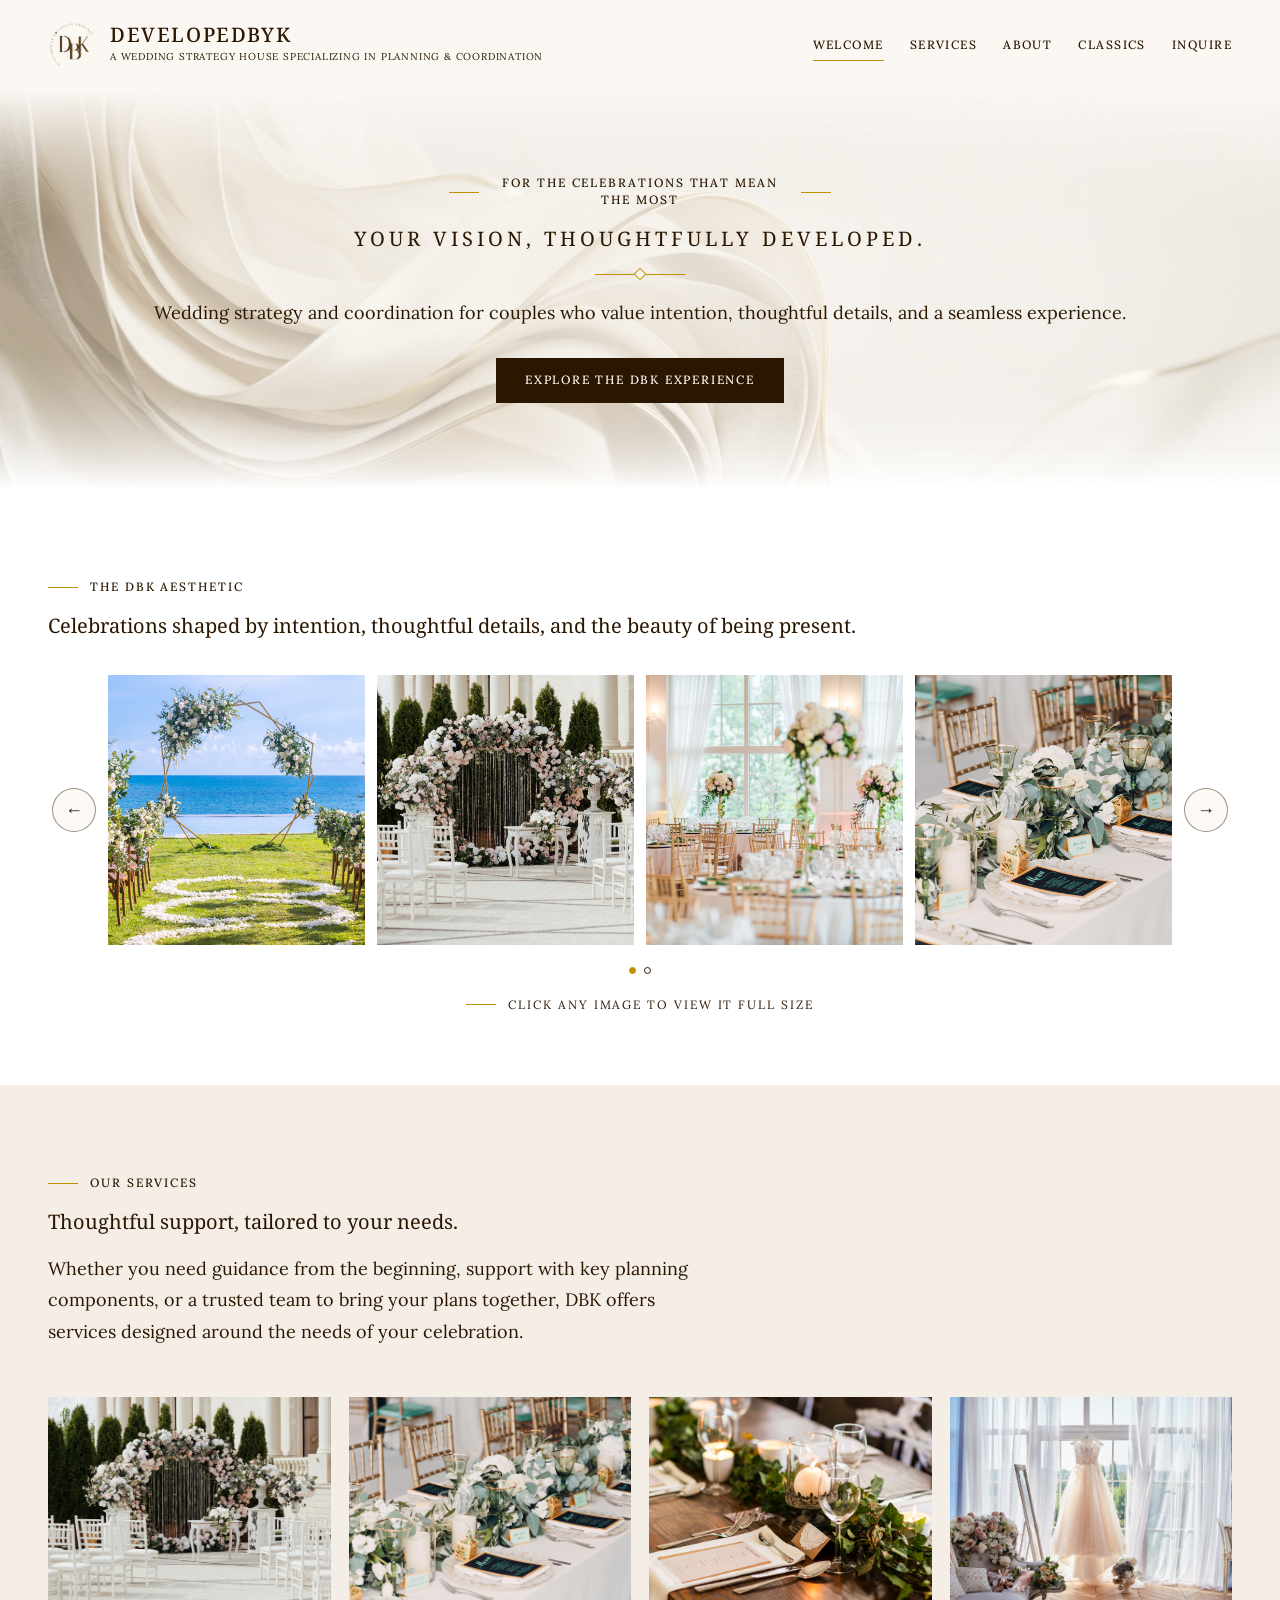
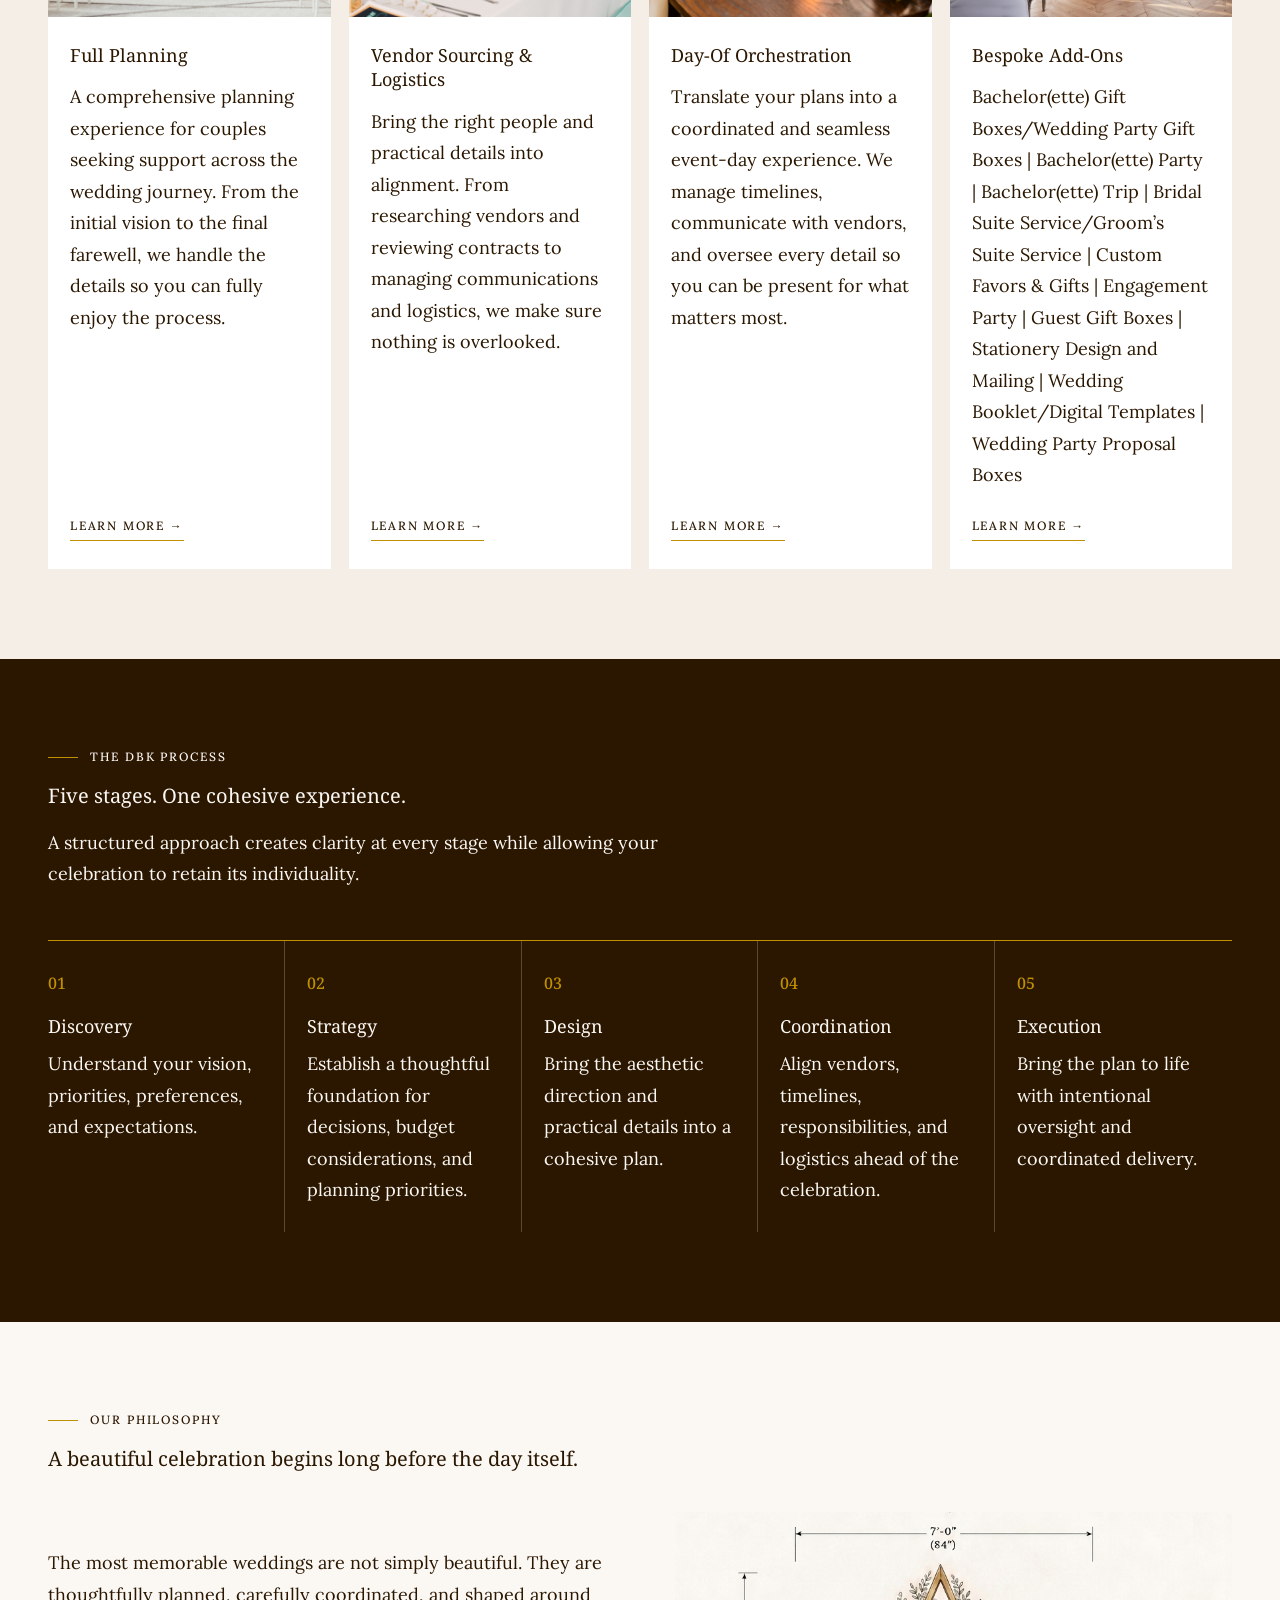
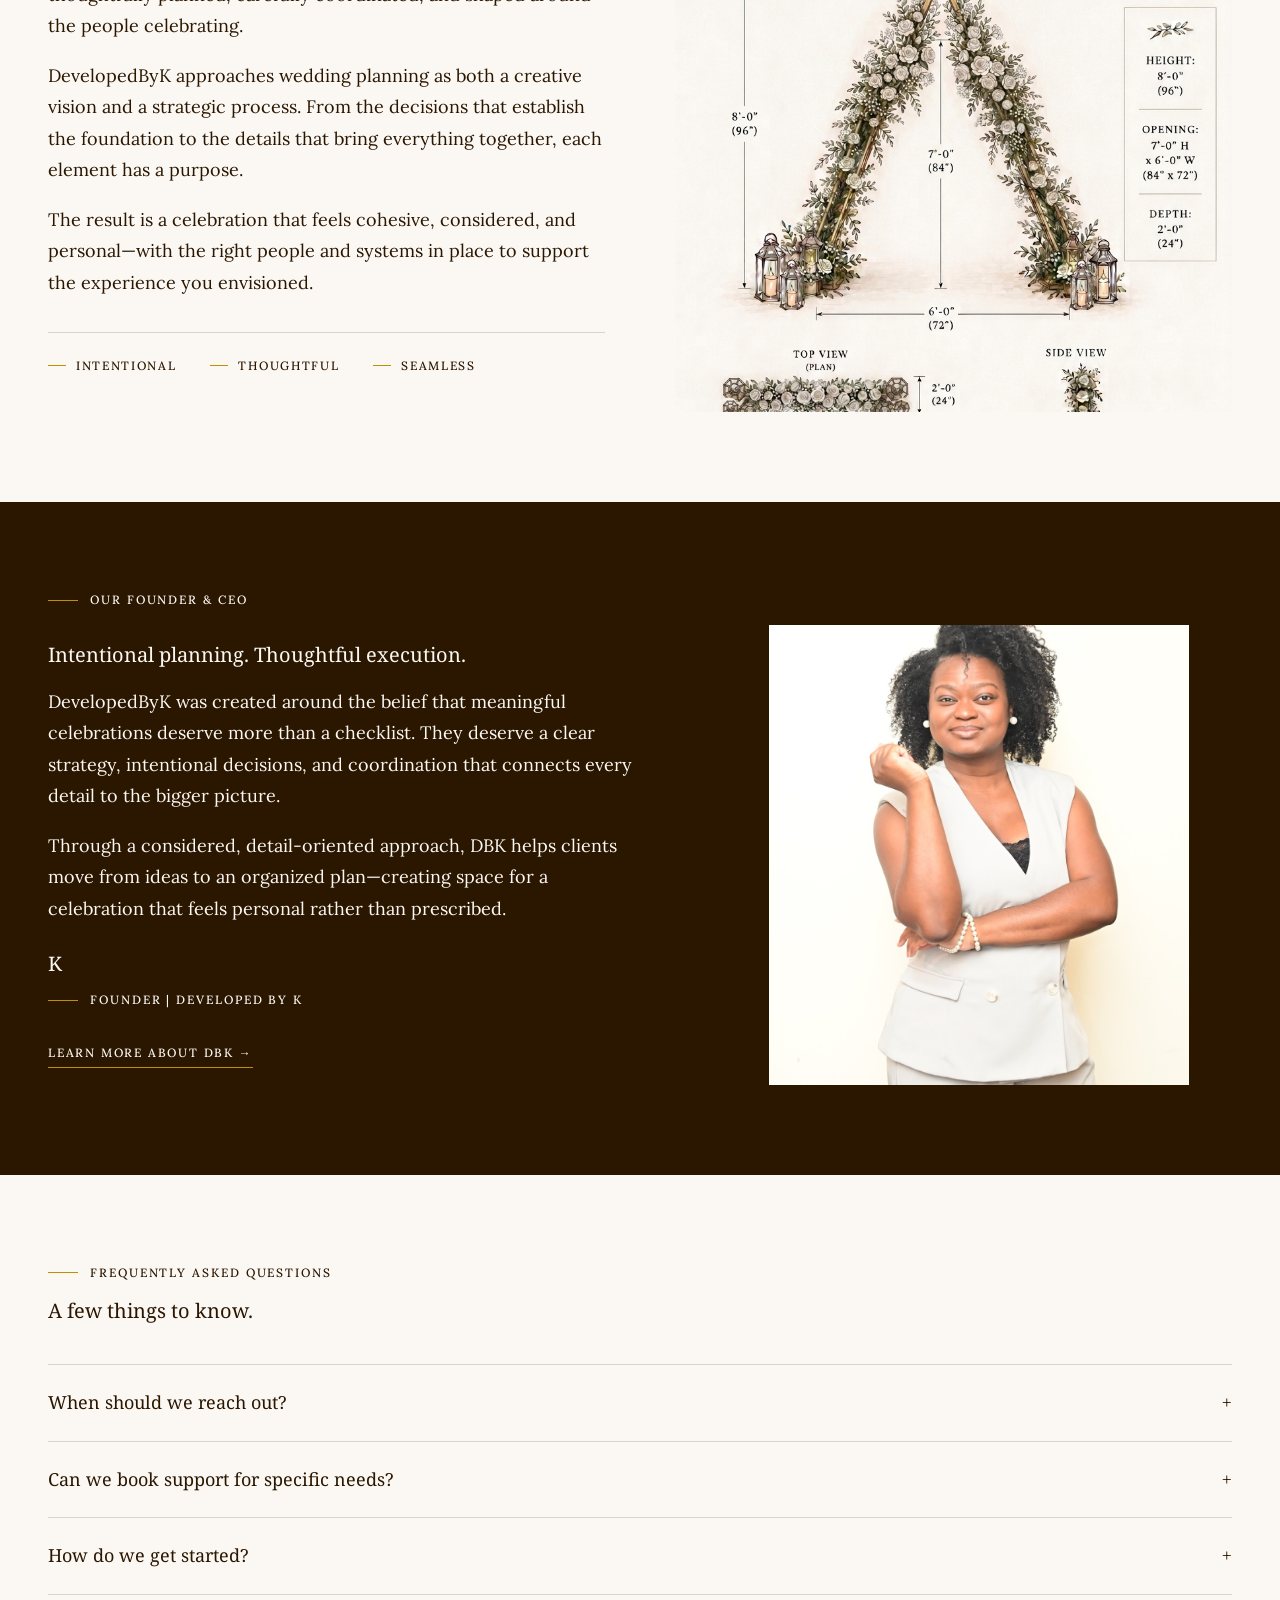
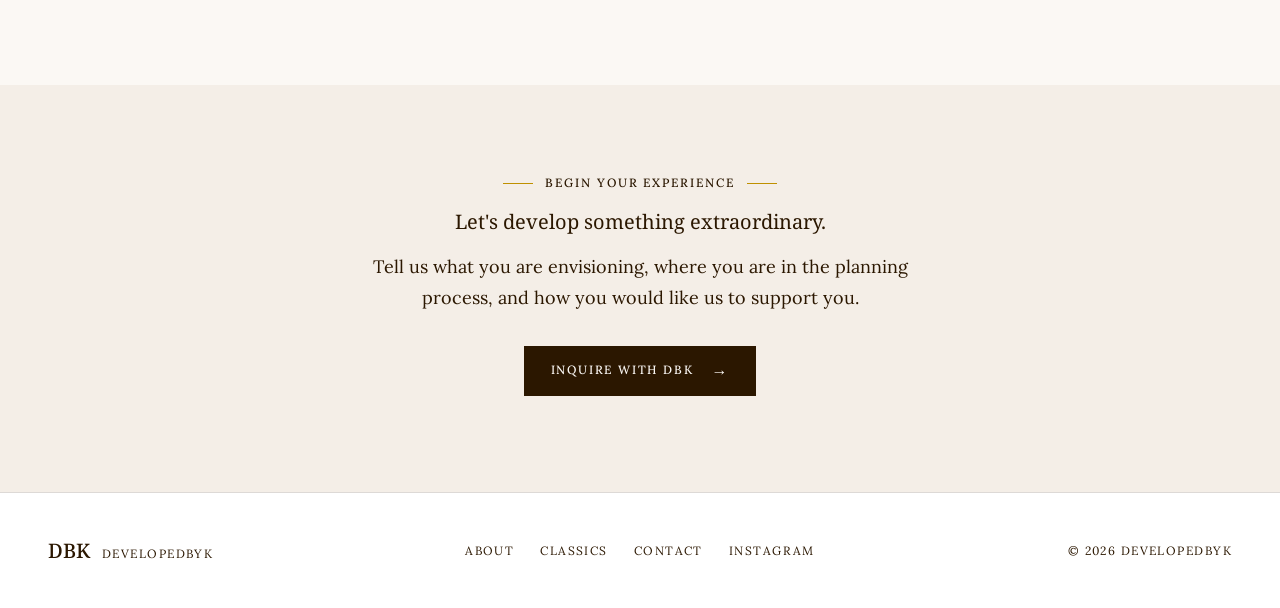
==== index.html @ 4336a75f "Add files via upload" ====
<!DOCTYPE html>
<html lang="en">
<head>
  <meta charset="UTF-8">
  <meta name="viewport" content="width=device-width, initial-scale=1.0">

  <title>DevelopedByK — Wedding Strategy &amp; Coordination</title>
  <meta name="description" content="DevelopedByK is a wedding strategy house specializing in planning and coordination.">

  <link rel="preconnect" href="https://fonts.googleapis.com">
  <link rel="preconnect" href="https://fonts.gstatic.com" crossorigin>

  <!-- Lora = body text. Noto Serif = Droid Serif's current Google Fonts successor (headings). -->
  <link
    href="https://fonts.googleapis.com/css2?family=Noto+Serif:wght@400;500;600&family=Lora:wght@400;500;600&display=swap"
    rel="stylesheet"
  >

  <link rel="stylesheet" href="styles.css">
</head>

<body class="home">

  <!-- =========================================================
       HEADER
  ========================================================== -->

  <header class="site-header">

    <nav class="nav">

      <a class="brand" href="index.html">

        <span class="brand-mark">
          <img src="assets/logo.png" alt="DevelopedByK">
        </span>

        <span class="brand-copy">
          <strong>DEVELOPEDBYK</strong>
          <small>A WEDDING STRATEGY HOUSE SPECIALIZING IN PLANNING &amp; COORDINATION</small>
        </span>

      </a>

      <div class="nav-links">
        <a href="index.html" class="active">WELCOME</a>
        <a href="index.html#services">SERVICES</a>
        <a href="about.html">ABOUT</a>
        <a href="events.html">CLASSICS</a>
        <a href="booking.html">INQUIRE</a>
      </div>

      <button
        class="nav-toggle"
        type="button"
        aria-label="Open menu"
        aria-expanded="false"
        onclick="toggleMobileNav(this)"
      >
        <span></span>
        <span></span>
        <span></span>
      </button>

    </nav>

    <div class="mobile-nav" id="mobileNav">
      <a href="index.html" class="active">WELCOME</a>
      <a href="index.html#services">SERVICES</a>
      <a href="about.html">ABOUT</a>
      <a href="events.html">CLASSICS</a>
      <a href="booking.html">INQUIRE</a>
    </div>

  </header>

  <!-- =========================================================
       HERO
  ========================================================== -->

  <main>

    <section class="page-hero page-hero--lux">

      <img src="assets/hero-fabric.png" alt="" aria-hidden="true">

      <div class="page-hero-overlay"></div>

      <div class="page-hero-content">

        <p class="eyebrow center">FOR THE CELEBRATIONS THAT MEAN THE MOST</p>

        <h1>Your vision, thoughtfully developed.</h1>

        <div class="lux-divider" aria-hidden="true"></div>

        <p class="hero-text">
          Wedding strategy and coordination for couples who value intention, thoughtful details, and a seamless experience.
        </p>

        <a href="#aesthetic" class="btn btn-compact">EXPLORE THE DBK EXPERIENCE</a>

      </div>

    </section>


    <!-- =======================================================
         DBK AESTHETIC
    ======================================================== -->

    <section class="aesthetic-section bg-white" id="aesthetic">

      <div class="wrap">

        <p class="eyebrow">THE DBK AESTHETIC</p>

        <p class="subtitle">Celebrations shaped by intention, thoughtful details, and the beauty of being present.</p>

      </div>

      <div class="gallery">

        <button class="gallery-arrow prev" type="button" aria-label="Previous images">←</button>

        <div class="gallery-track">

          <button type="button" class="gallery-slot" aria-label="View full image: Ceremony">
            <img src="assets/heading1.png" alt="Ceremony">
          </button>
          <button type="button" class="gallery-slot" aria-label="View full image: Ceremony">
            <img src="assets/heading2.png" alt="Ceremony">
          </button>
          <button type="button" class="gallery-slot" aria-label="View full image: Reception">
            <img src="assets/heading3.png" alt="Reception">
          </button>
          <button type="button" class="gallery-slot" aria-label="View full image: Reception">
            <img src="assets/heading4.png" alt="Reception">
          </button>
        </div>

        <button class="gallery-arrow next" type="button" aria-label="Next images">→</button>

      </div>

      <div class="gallery-dots" aria-hidden="true">
        <span class="active"></span>
        <span></span>
      </div>

      <p class="aesthetic-caption">CLICK ANY IMAGE TO VIEW IT FULL SIZE</p>

    </section>


    <!-- =======================================================
         SERVICES
    ======================================================== -->

    <section class="section bg-cream" id="services">

      <div class="wrap-wide">

        <p class="eyebrow">OUR SERVICES</p>

        <h2>Thoughtful support, tailored to your needs.</h2>

        <p class="section-lead">
          Whether you need guidance from the beginning, support with key
          planning components, or a trusted team to bring your plans
          together, DBK offers services designed around the needs of your
          celebration.
        </p>

        <div class="service-grid">

          <article class="service-card">
            <div class="service-image">
              <img src="assets/heading2.png" alt="Wedding stationery and florals">
            </div>
            <div class="service-content">
              <h3>Full Planning</h3>
              <p>
                A comprehensive planning experience for couples seeking
                support across the wedding journey. From the initial vision
                to the final farewell, we handle the details so you can
                fully enjoy the process.
              </p>
              <a href="booking.html" class="text-link">LEARN MORE →</a>
            </div>
          </article>

          <article class="service-card">
            <div class="service-image">
              <img src="assets/heading4.png" alt="Elegant wedding reception">
            </div>
            <div class="service-content">
              <h3>Vendor Sourcing &amp; Logistics</h3>
              <p>
                Bring the right people and practical details into
                alignment. From researching vendors and reviewing contracts
                to managing communications and logistics, we make sure
                nothing is overlooked.
              </p>
              <a href="booking.html" class="text-link">LEARN MORE →</a>
            </div>
          </article>

          <article class="service-card">
            <div class="service-image">
              <img src="assets/heading5.png" alt="Wedding reception table setting">
            </div>
            <div class="service-content">
              <h3>Day-Of Orchestration</h3>
              <p>
                Translate your plans into a coordinated and seamless
                event-day experience. We manage timelines, communicate with
                vendors, and oversee every detail so you can be present for
                what matters most.
              </p>
              <a href="booking.html" class="text-link">LEARN MORE →</a>
            </div>
          </article>

          <article class="service-card">
            <div class="service-image">
              <img src="assets/heading7.png" alt="Wedding reception details">
            </div>
            <div class="service-content">
              <h3>Bespoke Add-Ons</h3>
              <p>
                Bachelor(ette) Gift Boxes/Wedding Party Gift Boxes |
                Bachelor(ette) Party | Bachelor(ette) Trip | Bridal Suite
                Service/Groom’s Suite Service | Custom Favors &amp; Gifts |
                Engagement Party | Guest Gift Boxes | Stationery Design and
                Mailing | Wedding Booklet/Digital Templates | Wedding Party
                Proposal Boxes
              </p>
              <a href="booking.html" class="text-link">LEARN MORE →</a>
            </div>
          </article>

        </div>

      </div>

    </section>


    <!-- =======================================================
         PROCESS
    ======================================================== -->

    <section class="section bg-ink">

      <div class="wrap">

        <p class="eyebrow">THE DBK PROCESS</p>

        <h2>Five stages. One cohesive experience.</h2>

        <p class="section-lead">
          A structured approach creates clarity at every stage while
          allowing your celebration to retain its individuality.
        </p>

        <div class="process-grid">

          <article class="process-step">
            <span>01</span>
            <h3>Discovery</h3>
            <p>Understand your vision, priorities, preferences, and expectations.</p>
          </article>

          <article class="process-step">
            <span>02</span>
            <h3>Strategy</h3>
            <p>Establish a thoughtful foundation for decisions, budget considerations, and planning priorities.</p>
          </article>

          <article class="process-step">
            <span>03</span>
            <h3>Design</h3>
            <p>Bring the aesthetic direction and practical details into a cohesive plan.</p>
          </article>

          <article class="process-step">
            <span>04</span>
            <h3>Coordination</h3>
            <p>Align vendors, timelines, responsibilities, and logistics ahead of the celebration.</p>
          </article>

          <article class="process-step">
            <span>05</span>
            <h3>Execution</h3>
            <p>Bring the plan to life with intentional oversight and coordinated delivery.</p>
          </article>

        </div>

      </div>

    </section>


    <!-- =======================================================
         PHILOSOPHY
    ======================================================== -->

    <section class="section bg-paper">

      <div class="wrap">

        <p class="eyebrow">OUR PHILOSOPHY</p>

        <h2>A beautiful celebration begins long before the day itself.</h2>

        <div class="split" style="margin-top: 40px;">

          <div class="copy">

            <p>
              The most memorable weddings are not simply beautiful. They are
              thoughtfully planned, carefully coordinated, and shaped around
              the people celebrating.
            </p>

            <p>
              DevelopedByK approaches wedding planning as both a creative
              vision and a strategic process. From the decisions that
              establish the foundation to the details that bring everything
              together, each element has a purpose.
            </p>

            <p>
              The result is a celebration that feels cohesive, considered,
              and personal—with the right people and systems in place to
              support the experience you envisioned.
            </p>

            <div class="keywords">
              <span>Intentional</span>
              <span>Thoughtful</span>
              <span>Seamless</span>
            </div>

          </div>

          <div class="media">
            <img src="assets/img123.png" alt="Thoughtfully styled wedding table">
          </div>

        </div>

      </div>

    </section>


    <!-- =======================================================
         FOUNDER
    ======================================================== -->

    <section class="section bg-ink">

      <div class="wrap">

        <p class="eyebrow">OUR FOUNDER &amp; CEO</p>

        <div class="split split-founder">

          <div class="copy">

            <h2>Intentional planning. Thoughtful execution.</h2>

            <p>
              DevelopedByK was created around the belief that meaningful
              celebrations deserve more than a checklist. They deserve a
              clear strategy, intentional decisions, and coordination that
              connects every detail to the bigger picture.
            </p>

            <p>
              Through a considered, detail-oriented approach, DBK helps
              clients move from ideas to an organized plan—creating space
              for a celebration that feels personal rather than prescribed.
            </p>

            <p class="signature">K</p>

            <p class="eyebrow" style="margin-bottom: 26px;">FOUNDER | DEVELOPED BY K</p>

            <a href="about.html" class="text-link">LEARN MORE ABOUT DBK →</a>

          </div>

          <div class="media media-founder">
            <img src="assets/founder.jpg" alt="Dr. Kenya Andrews, Founder of DevelopedByK">
          </div>

        </div>

      </div>

    </section>


    <!-- =======================================================
         FAQ
    ======================================================== -->

    <section class="section bg-paper">

      <div class="wrap">

        <p class="eyebrow">FREQUENTLY ASKED QUESTIONS</p>

        <h2 style="margin-bottom: 40px;">A few things to know.</h2>

        <div class="faq-list">

          <details>
            <summary>When should we reach out? <span>+</span></summary>
            <p>Reach out as early as possible so we can understand your plans and recommend the right level of support.</p>
          </details>

          <details>
            <summary>Can we book support for specific needs? <span>+</span></summary>
            <p>Yes. DBK can tailor support around the pieces of your celebration where you need the most guidance.</p>
          </details>

          <details>
            <summary>How do we get started? <span>+</span></summary>
            <p>Begin with an inquiry and we will take it from there.</p>
          </details>

        </div>

      </div>

    </section>

    <!-- =======================================================
         CTA
    ======================================================== -->

    <section class="cta-band">

      <p class="eyebrow center">BEGIN YOUR EXPERIENCE</p>

      <h2>Let's develop something extraordinary.</h2>

      <p>Tell us what you are envisioning, where you are in the planning process, and how you would like us to support you.</p>

      <a href="booking.html" class="btn">
        INQUIRE WITH DBK
        <span>→</span>
      </a>

    </section>

  </main>

  <!-- =========================================================
       FOOTER
  ========================================================== -->

  <footer class="site-footer">

    <a href="index.html" class="footer-brand">
      <strong>DBK</strong>
      <span>DEVELOPEDBYK</span>
    </a>

    <div class="footer-links">
      <a href="about.html">ABOUT</a>
      <a href="events.html">CLASSICS</a>
      <a href="booking.html">CONTACT</a>
      <a href="https://www.instagram.com/" target="_blank" rel="noopener noreferrer">INSTAGRAM</a>
    </div>

    <p>© 2026 DEVELOPEDBYK</p>

  </footer>

  <!-- =========================================================
       LIGHTBOX
  ========================================================== -->

  <div class="lightbox" id="lightbox" role="dialog" aria-modal="true" aria-label="Photo viewer" aria-hidden="true">
    <div class="lightbox-stage">
      <button class="lightbox-close" type="button" aria-label="Close" onclick="closeLightbox()">&times;</button>
      <button class="lightbox-arrow prev" type="button" aria-label="Previous photo" onclick="prevImage()">&#8249;</button>
      <div class="lightbox-image-wrap">
        <img id="lightboxImg" src="" alt="">
      </div>
      <button class="lightbox-arrow next" type="button" aria-label="Next photo" onclick="nextImage()">&#8250;</button>
      <div class="lightbox-caption">
        <div class="name" id="lightboxName"></div>
        <div class="counter" id="lightboxCounter"></div>
      </div>
    </div>
  </div>

  <script src="script.js"></script>

</body>
</html>
---- styles.css ----
/* ============================================================
   DEVELOPEDBYK — MASTER STYLESHEET
   Palette : #FFFFFF  #2B1700  #FBF8F4  #F4EEE7   Accent: #BF9000
   Type    : Droid Serif (h1/h2/h3)  ·  Lora (body)
   Scale   : headings/subtitles max 20px · body 18px · eyebrows 12px
============================================================ */


/* ============================================================
   TOKENS
============================================================ */

:root {
  --white: #ffffff;
  --ink:   #2B1700;
  --paper: #FBF8F4;
  --cream: #F4EEE7;
  --gold:  #BF9000;
  --line:  rgba(43, 23, 0, .16);

  /* Droid Serif is no longer hosted by Google Fonts; Noto Serif is its
     direct successor and loads in its place. */
  --font-head: "Droid Serif", "Noto Serif", Georgia, serif;
  --font-body: "Lora", Georgia, serif;

  --size-head: 20px;
  --size-body: 18px;
  --size-eyebrow: 12px;

  --wrap: min(1200px, calc(100% - 96px));
}


/* ============================================================
   RESET & BASE
============================================================ */

* { box-sizing: border-box; }

html { scroll-behavior: smooth; }

body {
  margin: 0;
  background: var(--white);
  color: var(--ink);
  font-family: var(--font-body);
  font-size: var(--size-body);
  line-height: 1.75;
  -webkit-font-smoothing: antialiased;
}

img { display: block; max-width: 100%; }

a { color: inherit; text-decoration: none; }

button { font: inherit; color: inherit; }

h1, h2, h3, p { margin-top: 0; }

h1, h2, h3 {
  font-family: var(--font-head);
  font-weight: 400;
  line-height: 1.35;
  letter-spacing: 0;
}

h1, h2 { font-size: var(--size-head); }

h3 { font-size: 18px; }

:focus-visible {
  outline: 2px solid var(--gold);
  outline-offset: 3px;
}

body.modal-open { overflow: hidden; }

.wrap {
  width: var(--wrap);
  margin: 0 auto;
}

.wrap-wide { width: min(1320px, calc(100% - 96px)); margin: 0 auto; }

/* Section scaffolding */

.section { padding: 90px 0; }

.bg-white { background: var(--white); }
.bg-paper { background: var(--paper); }
.bg-cream { background: var(--cream); }
.bg-ink   { background: var(--ink); color: var(--paper); }

.bg-ink p { color: var(--paper); }

/* Headings stay on one line on wide screens */
@media (min-width: 1100px) {
  h1, h2, .subtitle { white-space: nowrap; }
}

@media (min-width: 1200px) {
  .page-hero .page-hero-content .hero-text { max-width: none; white-space: nowrap; }
}

.subtitle {
  margin: 0 0 22px;
  font-family: var(--font-head);
  font-size: var(--size-head);
  line-height: 1.35;
}

.section-lead {
  max-width: 640px;
  margin: 0 0 50px;
}

.section h2 { margin: 0 0 18px; }


/* ============================================================
   EYEBROW  (12px · gold line)
============================================================ */

.eyebrow {
  display: flex;
  align-items: center;
  gap: 12px;

  margin: 0 0 16px;

  font-family: var(--font-body);
  font-size: var(--size-eyebrow);
  font-weight: 500;
  line-height: 1.4;
  letter-spacing: .16em;
  text-transform: uppercase;
}

.eyebrow::before {
  content: "";
  flex: 0 0 30px;
  height: 1px;
  background: var(--gold);
}

.eyebrow.center { justify-content: center; }

.eyebrow.center::after {
  content: "";
  flex: 0 0 30px;
  height: 1px;
  background: var(--gold);
}


/* ============================================================
   HEADER
============================================================ */

.site-header {
  position: relative;
  z-index: 100;
  background: var(--paper);
  border-bottom: 1px solid var(--line);
}

.nav {
  width: var(--wrap);
  min-height: 88px;
  margin: 0 auto;

  display: flex;
  align-items: center;
  justify-content: space-between;
  gap: 30px;
}

.brand {
  display: flex;
  align-items: center;
  gap: 14px;
  min-width: 0;
}

.brand-mark {
  width: 48px;
  height: 48px;
  flex: 0 0 48px;
  display: flex;
  align-items: center;
  justify-content: center;
}

.brand-mark img {
  width: 100%;
  height: 100%;
  object-fit: contain;
}

.brand-copy {
  display: flex;
  flex-direction: column;
  gap: 5px;
}

.brand-copy strong {
  font-family: var(--font-head);
  font-size: var(--size-head);
  font-weight: 500;
  letter-spacing: .08em;
  line-height: 1;
}

.brand-copy small {
  font-size: 10px;
  line-height: 1.3;
  letter-spacing: .08em;
  white-space: nowrap;
}

.nav-links {
  display: flex;
  align-items: center;
  gap: 26px;
}

.nav-links a {
  position: relative;
  padding: 8px 0;

  font-size: var(--size-eyebrow);
  font-weight: 500;
  letter-spacing: .12em;
}

.nav-links a::after {
  content: "";
  position: absolute;
  left: 0;
  bottom: 2px;

  width: 0;
  height: 1px;

  background: var(--gold);
  transition: width .25s ease;
}

.nav-links a:hover::after,
.nav-links a.active::after { width: 100%; }

.nav-toggle {
  display: none;

  width: 40px;
  height: 40px;
  padding: 8px;

  border: 1px solid var(--line);
  background: transparent;
  cursor: pointer;
}

.nav-toggle span {
  display: block;
  width: 100%;
  height: 1px;
  margin: 5px 0;
  background: var(--ink);
}

.mobile-nav {
  display: none;
  border-top: 1px solid var(--line);
  background: var(--paper);
}

.mobile-nav.open {
  display: flex;
  flex-direction: column;
}

.mobile-nav a {
  padding: 16px 28px;
  border-bottom: 1px solid var(--line);

  font-size: var(--size-eyebrow);
  font-weight: 500;
  letter-spacing: .12em;
}

.mobile-nav a:last-child { border-bottom: 0; }

.mobile-nav a.active { box-shadow: inset 3px 0 0 var(--gold); }


/* ============================================================
   PAGE HERO  (the booking-page banner, used on every page)
============================================================ */

.page-hero {
  position: relative;
  min-height: 230px;
  display: flex;
  overflow: hidden;
  background: var(--cream);
}

.page-hero > img {
  position: absolute;
  inset: 0;

  width: 100%;
  height: 100%;

  object-fit: cover;
  object-position: center 40%;
  opacity: .72;

  animation: hero-fade 1.1s ease-out both;
}

@keyframes hero-fade {
  from { opacity: 0; }
  to   { opacity: .72; }
}

/* soft left-to-right wash plus a gentle top/bottom blend so the
   banner melts into the header and the section below it */
.page-hero-overlay {
  position: absolute;
  inset: 0;

  background:
    linear-gradient(
      180deg,
      rgba(251, 248, 244, .45) 0%,
      rgba(251, 248, 244, 0) 30%,
      rgba(251, 248, 244, 0) 70%,
      rgba(251, 248, 244, .30) 100%
    ),
    linear-gradient(
      90deg,
      rgba(251, 248, 244, .62) 0%,
      rgba(251, 248, 244, .30) 55%,
      rgba(251, 248, 244, .08) 100%
    );
}

.page-hero-content {
  position: relative;
  z-index: 2;

  width: var(--wrap);
  margin: auto;
  padding: 40px 0;

  display: flex;
  flex-direction: column;
  justify-content: center;
}

.page-hero-content h1 {
  margin: 0;
  text-transform: uppercase;
  letter-spacing: .06em;
}

.page-hero-content .hero-text {
  max-width: 760px;
  margin: 14px 0 0;
}


/* ============================================================
   LUXURY HERO  (home page: centred, framed, slow settle)
============================================================ */

.page-hero--lux {
  min-height: 400px;
  background: linear-gradient(180deg, var(--paper) 0%, var(--white) 100%);
}

/* no hairline between the header and the home hero */
body.home .site-header { border-bottom-color: transparent; }

.page-hero--lux > img {
  object-position: center 45%;
  opacity: .95;
  animation: hero-settle 2.6s cubic-bezier(.2, .6, .2, 1) both;
}

@keyframes hero-settle {
  from { opacity: 0; transform: scale(1.07); }
  to   { opacity: .95; transform: scale(1); }
}

/* a soft cream pool behind the type; the folds and gold thread
   stay visible toward the edges */
.page-hero--lux .page-hero-overlay {
  background: radial-gradient(
    ellipse 62% 95% at 50% 50%,
    rgba(251, 248, 244, .86) 0%,
    rgba(251, 248, 244, .62) 55%,
    rgba(251, 248, 244, .12) 100%
  );
}

/* seamless: the photo dissolves into the header colour at the top and
   into the next section's colour at the bottom */
.page-hero--lux > img,
.page-hero--lux .page-hero-overlay {
  -webkit-mask-image: linear-gradient(180deg, transparent 0%, #000 32%, #000 66%, transparent 100%);
          mask-image: linear-gradient(180deg, transparent 0%, #000 32%, #000 66%, transparent 100%);
}

.page-hero--lux .page-hero-content {
  align-items: center;
  text-align: center;
  padding: 70px 0;
}

.page-hero--lux h1 { letter-spacing: .2em; }

.page-hero--lux .hero-text { margin: 0 auto 30px; max-width: 760px; }

/* gold hairline with a small diamond */
.lux-divider {
  position: relative;
  width: 90px;
  height: 1px;
  margin: 22px 0 22px;
  background: var(--gold);
}

.lux-divider::after {
  content: "";
  position: absolute;
  left: 50%;
  top: 50%;
  width: 7px;
  height: 7px;
  background: var(--paper);
  border: 1px solid var(--gold);
  transform: translate(-50%, -50%) rotate(45deg);
}


/* ============================================================
   BUTTONS & LINKS
============================================================ */

.btn {
  display: inline-flex;
  align-items: center;
  justify-content: space-between;
  gap: 18px;

  padding: 16px 26px;

  border: 1px solid var(--ink);
  background: var(--ink);
  color: var(--paper);

  font-family: var(--font-body);
  font-size: var(--size-eyebrow);
  font-weight: 500;
  letter-spacing: .15em;
  text-transform: uppercase;
  line-height: 1.2;

  cursor: pointer;
  transition: box-shadow .2s ease;
}

.btn:hover { box-shadow: inset 0 -3px 0 var(--gold); }

.btn span { font-size: 16px; line-height: 1; }

.btn-block { width: 100%; }

.btn-compact {
  width: fit-content;
  padding: 14px 28px;
  justify-content: center;
}

.text-link {
  display: inline-block;
  padding-bottom: 4px;

  border-bottom: 1px solid var(--gold);

  font-size: var(--size-eyebrow);
  font-weight: 500;
  letter-spacing: .15em;
  text-transform: uppercase;
}

.hero-link { margin-top: 26px; align-self: flex-start; }


/* ============================================================
   DBK AESTHETIC (dark band + clickable gallery)
============================================================ */

.aesthetic-section { padding: 90px 0 70px; }

.aesthetic-section .wrap { margin-bottom: 36px; }

.aesthetic-section h2,
.aesthetic-section .subtitle { margin: 0; }

.gallery {
  position: relative;
  width: var(--wrap);
  margin: 0 auto;
  padding: 0 60px;
}

.gallery-track {
  display: grid;
  grid-template-columns: repeat(4, minmax(0, 1fr));
  gap: 12px;
  overflow: hidden;
}

.gallery-slot {
  min-width: 0;
  height: 270px;
  padding: 0;
  overflow: hidden;

  border: 0;
  background: rgba(43, 23, 0, .06);
  cursor: zoom-in;
}

.gallery-slot img {
  width: 100%;
  height: 100%;
  object-fit: cover;
  object-position: center;
  transition: transform .5s ease;
}

.gallery-slot:hover img { transform: scale(1.03); }

.gallery-arrow {
  position: absolute;
  top: 50%;
  z-index: 5;

  width: 44px;
  height: 44px;
  padding: 0;

  display: flex;
  align-items: center;
  justify-content: center;

  border: 1px solid rgba(43, 23, 0, .45);
  border-radius: 50%;
  background: rgba(251, 248, 244, .9);
  color: var(--ink);

  font-size: 18px;
  line-height: 1;
  cursor: pointer;

  transform: translateY(-50%);
  transition: background .2s ease, border-color .2s ease;
}

.gallery-arrow:hover { background: var(--gold); border-color: var(--gold); color: var(--white); }

.gallery-arrow.prev { left: 4px; }
.gallery-arrow.next { right: 4px; }

.gallery-dots {
  display: flex;
  justify-content: center;
  gap: 8px;
  margin-top: 22px;
}

.gallery-dots span {
  width: 7px;
  height: 7px;
  border: 1px solid var(--ink);
  border-radius: 50%;
}

.gallery-dots span.active { background: var(--gold); border-color: var(--gold); }

.aesthetic-caption {
  display: flex;
  align-items: center;
  justify-content: center;
  gap: 12px;

  margin: 20px 0 0;

  font-size: var(--size-eyebrow);
  letter-spacing: .16em;
  text-transform: uppercase;
}

.aesthetic-caption::before {
  content: "";
  width: 30px;
  height: 1px;
  background: var(--gold);
}


/* ============================================================
   SERVICES
============================================================ */

.service-grid {
  display: grid;
  grid-template-columns: repeat(4, minmax(0, 1fr));
  gap: 18px;
  align-items: stretch;
}

.service-card {
  min-width: 0;
  color: var(--ink);
  display: flex;
  flex-direction: column;
  background: var(--white);
}

.service-image {
  width: 100%;
  height: 220px;
  overflow: hidden;
}

.service-image img {
  width: 100%;
  height: 100%;
  object-fit: cover;
  transition: transform .5s ease;
}

.service-card:hover .service-image img { transform: scale(1.04); }

.bg-ink .service-card p { color: var(--ink); }

.service-content {
  display: flex;
  flex: 1;
  flex-direction: column;
  padding: 26px 22px 28px;
}

.service-content h3 { margin-bottom: 14px; }

.service-content p {
  flex: 1;
  margin-bottom: 24px;
}

.service-content .text-link { align-self: flex-start; }


/* ============================================================
   SPLIT LAYOUTS (copy + image)
============================================================ */

.split {
  display: grid;
  grid-template-columns: 1fr 1fr;
  gap: 70px;
  align-items: center;
}

.split-founder { grid-template-columns: 1.1fr .9fr; gap: 60px; }

.split-image-first { grid-template-columns: .88fr 1.12fr; gap: 70px; }

.media {
  width: 100%;
  height: 500px;
  overflow: hidden;
  background: var(--cream);
}

.media-tall { height: 560px; }

.media img {
  width: 100%;
  height: 100%;
  object-fit: cover;
  object-position: center;
}

.media-top img { object-position: center 25%; }

/* Home page founder: smaller, cropped closer to the head, more of the lower photo */
.media-founder {
  width: 100%;
  max-width: 420px;
  height: 460px;
  justify-self: center;
}

.media-founder img { object-position: center 78%; }

/* About page founder: shown whole, so the top of the head is never cut off */
.media-portrait {
  width: 100%;
  max-width: 400px;
  height: auto;
  justify-self: center;
}

.media-portrait img {
  height: auto;
  object-fit: contain;
}

.copy { max-width: 600px; }

.copy p { margin-bottom: 18px; }

.keywords {
  display: flex;
  flex-wrap: wrap;
  gap: 10px 34px;

  margin: 34px 0 0;
  padding-top: 22px;

  border-top: 1px solid var(--line);
}

.keywords span {
  display: flex;
  align-items: center;
  gap: 10px;

  font-size: var(--size-eyebrow);
  font-weight: 500;
  letter-spacing: .14em;
  text-transform: uppercase;
}

.keywords span::before {
  content: "";
  width: 18px;
  height: 1px;
  background: var(--gold);
}

.role {
  margin: 4px 0 0;
  font-family: var(--font-head);
  font-size: 16px;
  font-style: italic;
}

.rule {
  width: 42px;
  height: 1px;
  margin: 26px 0;
  background: var(--gold);
}

.signature {
  margin: 30px 0 6px;
  font-family: var(--font-head);
  font-size: var(--size-head);
  line-height: 1;
}


/* ============================================================
   PROCESS
============================================================ */

.process-grid {
  display: grid;
  grid-template-columns: repeat(5, 1fr);
  border-top: 1px solid var(--gold);
}

.bg-ink .process-step { border-color: rgba(251, 248, 244, .22); }

.process-step {
  min-height: 230px;
  padding: 26px 22px 26px 0;
  border-right: 1px solid var(--line);
}

.process-step:not(:first-child) { padding-left: 22px; }

.process-step:last-child { border-right: 0; }

.process-step > span {
  color: var(--gold);
  font-family: var(--font-head);
  font-size: 16px;
  font-weight: 500;
}

.process-step h3 { margin: 16px 0 10px; }

.process-step p { margin: 0; }


/* ============================================================
   FAQ
============================================================ */

.faq-list { border-top: 1px solid var(--line); }

.faq-list details { border-bottom: 1px solid var(--line); }

.faq-list summary {
  display: flex;
  align-items: center;
  justify-content: space-between;

  padding: 22px 0;

  font-family: var(--font-head);
  font-size: 18px;
  cursor: pointer;
  list-style: none;
}

.faq-list summary::-webkit-details-marker { display: none; }

.faq-list summary span {
  color: var(--ink);
  font-family: var(--font-body);
  font-size: 18px;
}

.faq-list details[open] summary span { transform: rotate(45deg); }

.faq-list details p {
  max-width: 700px;
  margin: 0;
  padding: 0 0 24px;
}


/* ============================================================
   CTA BAND
============================================================ */

.cta-band {
  padding: 90px 48px 96px;
  text-align: center;
  background: var(--cream);
}

.cta-band h2 { margin: 0 auto 16px; }

.cta-band p:not(.eyebrow) {
  max-width: 580px;
  margin: 0 auto 32px;
}


/* ============================================================
   FOOTER
============================================================ */

.site-footer {
  padding: 40px max(48px, calc((100vw - 1200px) / 2));

  display: grid;
  grid-template-columns: 1fr auto 1fr;
  gap: 30px;
  align-items: center;

  background: var(--white);
  border-top: 1px solid var(--line);
}

.footer-brand {
  display: flex;
  align-items: baseline;
  gap: 12px;
}

.footer-brand strong {
  font-family: var(--font-head);
  font-size: var(--size-head);
  font-weight: 500;
}

.footer-brand span,
.footer-links a,
.site-footer > p {
  font-size: var(--size-eyebrow);
  letter-spacing: .12em;
}

.footer-links { display: flex; gap: 26px; }

.footer-links a:hover { text-decoration: underline; text-decoration-color: var(--gold); text-underline-offset: 4px; }

.site-footer > p { margin: 0; text-align: right; }


/* ============================================================
   BOOKING PAGE
============================================================ */

.split-booking {
  grid-template-columns: 1.15fr 1fr;
  gap: 70px;
  align-items: start;
}

.booking-copy { max-width: 600px; }

.booking-copy > p { margin-bottom: 30px; }

.booking-details {
  margin-bottom: 36px;
  border-top: 1px solid var(--line);
}

.booking-details > div {
  padding: 16px 0;

  display: flex;
  flex-direction: column;
  gap: 4px;

  border-bottom: 1px solid var(--line);
}

.booking-details span {
  font-size: var(--size-eyebrow);
  font-weight: 600;
  letter-spacing: .15em;
}

.booking-details strong,
.booking-details a {
  font-size: var(--size-body);
  font-weight: 400;
}

.booking-details a:hover { text-decoration: underline; text-decoration-color: var(--gold); text-underline-offset: 4px; }


/* CONSULTATION MODAL */

.consultation-modal {
  position: fixed;
  inset: 0;
  z-index: 99999;

  display: none;
  align-items: center;
  justify-content: center;

  padding: 25px;
  background: rgba(43, 23, 0, .78);
}

.consultation-modal.open { display: flex; }

.consultation-modal-box {
  position: relative;

  width: min(650px, 100%);
  max-height: calc(100vh - 50px);
  overflow-y: auto;

  background: var(--paper);
  border-top: 3px solid var(--gold);
}

.consultation-modal-close {
  position: absolute;
  top: 16px;
  right: 16px;
  z-index: 2;

  width: 38px;
  height: 38px;
  padding: 0;

  display: flex;
  align-items: center;
  justify-content: center;

  border: 1px solid var(--line);
  background: var(--paper);
  color: var(--ink);

  font-size: 20px;
  line-height: 1;
  cursor: pointer;
}

.consultation-modal-close:hover { background: var(--ink); color: var(--paper); }

.consultation-modal-content { padding: 56px 56px 50px; }

.consultation-modal-content h2 { margin-bottom: 24px; }

.consultation-modal-content > p:not(.eyebrow) { margin-bottom: 16px; }

.consultation-fee {
  display: flex;
  align-items: baseline;
  justify-content: space-between;

  margin: 28px 0;
  padding: 18px 0;

  border-top: 1px solid var(--line);
  border-bottom: 1px solid var(--line);
}

.consultation-fee span {
  font-size: var(--size-eyebrow);
  letter-spacing: .15em;
}

.consultation-fee strong {
  font-family: var(--font-head);
  font-size: var(--size-head);
  font-weight: 500;
}

.consultation-modal-content .btn { margin-top: 26px; }


/* ============================================================
   CLASSICS PAGE
============================================================ */

.events-intro {
  max-width: 760px;
  margin: 0 0 44px;
}

.gallery-grid {
  display: grid;
  grid-template-columns: repeat(2, minmax(0, 1fr));
  gap: 40px 30px;
}

.gallery-card {
  display: block;
  width: 100%;
  min-width: 0;
  padding: 0;

  border: 0;
  background: transparent;
  text-align: left;
  cursor: pointer;
}

.gallery-card-img {
  display: block;
  overflow: hidden;
  background: var(--cream);
}

.gallery-card-img img {
  width: 100%;
  height: 360px;
  object-fit: cover;
  object-position: center;
  transition: transform .5s ease;
}

.gallery-card:hover .gallery-card-img img { transform: scale(1.03); }

.gallery-caption {
  display: block;
  padding: 18px 0 0;
  border-top: 1px solid transparent;
}

.gallery-caption .name {
  display: block;
  margin-bottom: 8px;

  font-family: var(--font-head);
  font-size: 18px;
  line-height: 1.3;
}

.gallery-caption .detail,
.gallery-caption .meta {
  display: block;
  font-size: var(--size-body);
  line-height: 1.7;
}

.gallery-caption .meta { margin-top: 4px; font-size: 16px; opacity: .75; }

.gallery-card:hover .gallery-caption .name {
  text-decoration: underline;
  text-decoration-color: var(--gold);
  text-underline-offset: 5px;
}


/* ============================================================
   LIGHTBOX  (Classics events + DBK Aesthetic images)
============================================================ */

.lightbox {
  position: fixed;
  inset: 0;
  z-index: 100000;

  display: none;
  background: rgba(43, 23, 0, .95);
}

.lightbox.open { display: flex; }

.lightbox-stage {
  position: relative;

  width: 100%;
  height: 100%;
  padding: 64px 90px 84px;

  display: flex;
  align-items: center;
  justify-content: center;
}

.lightbox-image-wrap {
  max-width: 100%;
  max-height: 100%;
  display: flex;
}

.lightbox-image-wrap img {
  max-width: 100%;
  max-height: calc(100vh - 150px);
  object-fit: contain;
  box-shadow: 0 20px 60px rgba(0, 0, 0, .35);
}

.lightbox-close,
.lightbox-arrow {
  position: absolute;

  display: flex;
  align-items: center;
  justify-content: center;

  padding: 0;

  border: 1px solid rgba(251, 248, 244, .55);
  background: transparent;
  color: var(--paper);
  line-height: 1;
  cursor: pointer;

  transition: background .2s ease, border-color .2s ease;
}

.lightbox-close:hover,
.lightbox-arrow:hover { background: var(--gold); border-color: var(--gold); }

.lightbox-close {
  top: 20px;
  right: 20px;
  width: 42px;
  height: 42px;
  font-size: 20px;
}

.lightbox-arrow {
  top: 50%;
  width: 46px;
  height: 46px;
  border-radius: 50%;
  font-size: 20px;
  transform: translateY(-50%);
}

.lightbox-arrow.prev { left: 22px; }
.lightbox-arrow.next { right: 22px; }

.lightbox.single .lightbox-arrow { display: none; }

.lightbox-caption {
  position: absolute;
  left: 0;
  right: 0;
  bottom: 24px;

  display: flex;
  flex-direction: column;
  align-items: center;
  gap: 4px;
  text-align: center;
}

.lightbox-caption .name {
  color: var(--paper);
  font-family: var(--font-head);
  font-size: 16px;
}

.lightbox-caption .counter {
  color: var(--gold);
  font-size: var(--size-eyebrow);
  letter-spacing: .16em;
}


/* ============================================================
   RESPONSIVE — 1100px (tablet / small laptop)
============================================================ */

@media (max-width: 1100px) {

  .service-grid {
    display: flex;
    gap: 16px;
    padding-bottom: 14px;
    overflow-x: auto;
    scroll-snap-type: x mandatory;
    scrollbar-color: var(--gold) transparent;
    scrollbar-width: thin;
  }

  .service-card { flex: 0 0 290px; scroll-snap-align: start; }

  .nav { min-height: 78px; }

  .nav-links { display: none; }

  .nav-toggle { display: block; }

  .process-grid { grid-template-columns: repeat(3, 1fr); }

  .process-step:nth-child(3) { border-right: 0; }

  .process-step:nth-child(n + 4) { border-top: 1px solid rgba(251, 248, 244, .22); }

  .gallery { padding: 0 52px; }

  .gallery-track { grid-template-columns: repeat(2, minmax(0, 1fr)); }

  .gallery-slot { height: 230px; }
}


/* ============================================================
   RESPONSIVE — 900px
============================================================ */

@media (max-width: 900px) {

  .split,
  .split-founder,
  .split-booking,
  .split-image-first {
    grid-template-columns: 1fr;
    gap: 40px;
  }

  .media,
  .media-tall { height: 440px; }

  .media-founder { height: 440px; }

  .media-portrait { height: auto; }

  .gallery-grid { gap: 32px 22px; }

  .gallery-card-img img { height: 300px; }
}


/* ============================================================
   RESPONSIVE — 700px (mobile)
============================================================ */

@media (max-width: 700px) {

  :root { --wrap: calc(100% - 48px); }

  .wrap-wide { width: calc(100% - 48px); }

  .service-card { flex-basis: 80%; }

  .section { padding: 64px 0; }

  .brand-copy small { display: none; }

  .brand-copy strong { font-size: 18px; }

  .mobile-nav a { padding: 16px 24px; }

  .page-hero { min-height: 200px; }

  .page-hero-content { padding: 32px 0; }

  .page-hero--lux { min-height: 380px; }

  .page-hero--lux .page-hero-content { padding: 56px 0; }

  .page-hero--lux h1 { letter-spacing: .12em; }

  .section-lead { margin-bottom: 36px; }

  .gallery { padding: 0 40px; }

  .gallery-track { grid-template-columns: 1fr; }

  .gallery-slot { height: 280px; }

  .service-image { height: 250px; }

  .process-grid { grid-template-columns: 1fr; }

  .process-step,
  .process-step:not(:first-child) {
    min-height: auto;
    padding: 24px 0;
    border-right: 0;
    border-bottom: 1px solid var(--line);
  }

  .process-step:nth-child(n + 4) { border-top: 0; }

  .gallery-grid { grid-template-columns: 1fr; gap: 34px; }

  .gallery-card-img img { height: auto; aspect-ratio: 4 / 3; }

  .media,
  .media-tall { height: 360px; }

  .media-founder { height: 400px; }

  .media-portrait { height: auto; }

  .cta-band { padding: 70px 24px 76px; }

  .site-footer {
    grid-template-columns: 1fr;
    gap: 22px;
    padding: 36px 24px;
  }

  .site-footer > p { text-align: left; }

  .footer-links { flex-wrap: wrap; }

  .consultation-modal { padding: 16px; }

  .consultation-modal-box { max-height: calc(100vh - 32px); }

  .consultation-modal-content { padding: 52px 24px 30px; }

  .lightbox-stage { padding: 64px 12px 90px; }

  .lightbox-arrow { top: auto; bottom: 20px; transform: none; }

  .lightbox-arrow.prev { left: 16px; }

  .lightbox-arrow.next { right: 16px; }
}


/* ============================================================
   REDUCED MOTION
============================================================ */

@media (prefers-reduced-motion: reduce) {

  html { scroll-behavior: auto; }

  .page-hero > img { animation: none !important; }

  *,
  *::before,
  *::after { transition: none !important; }
}
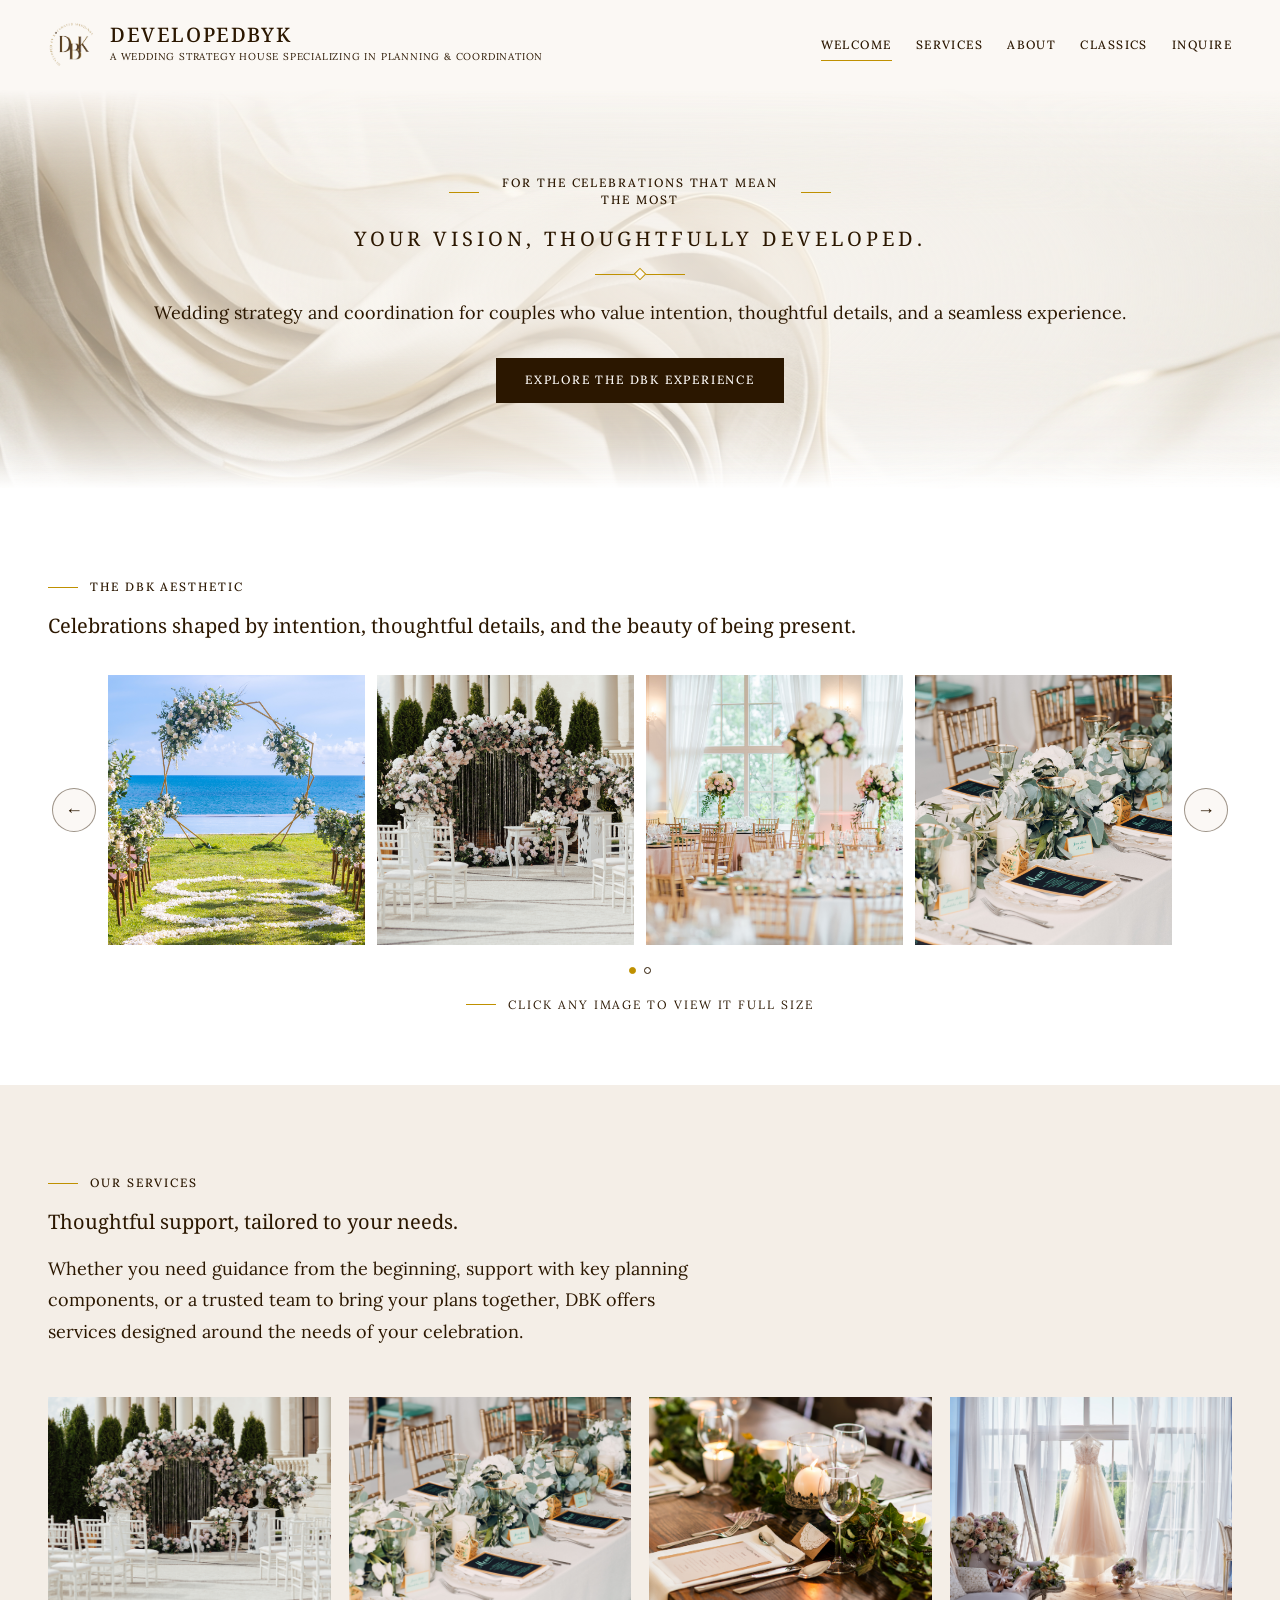
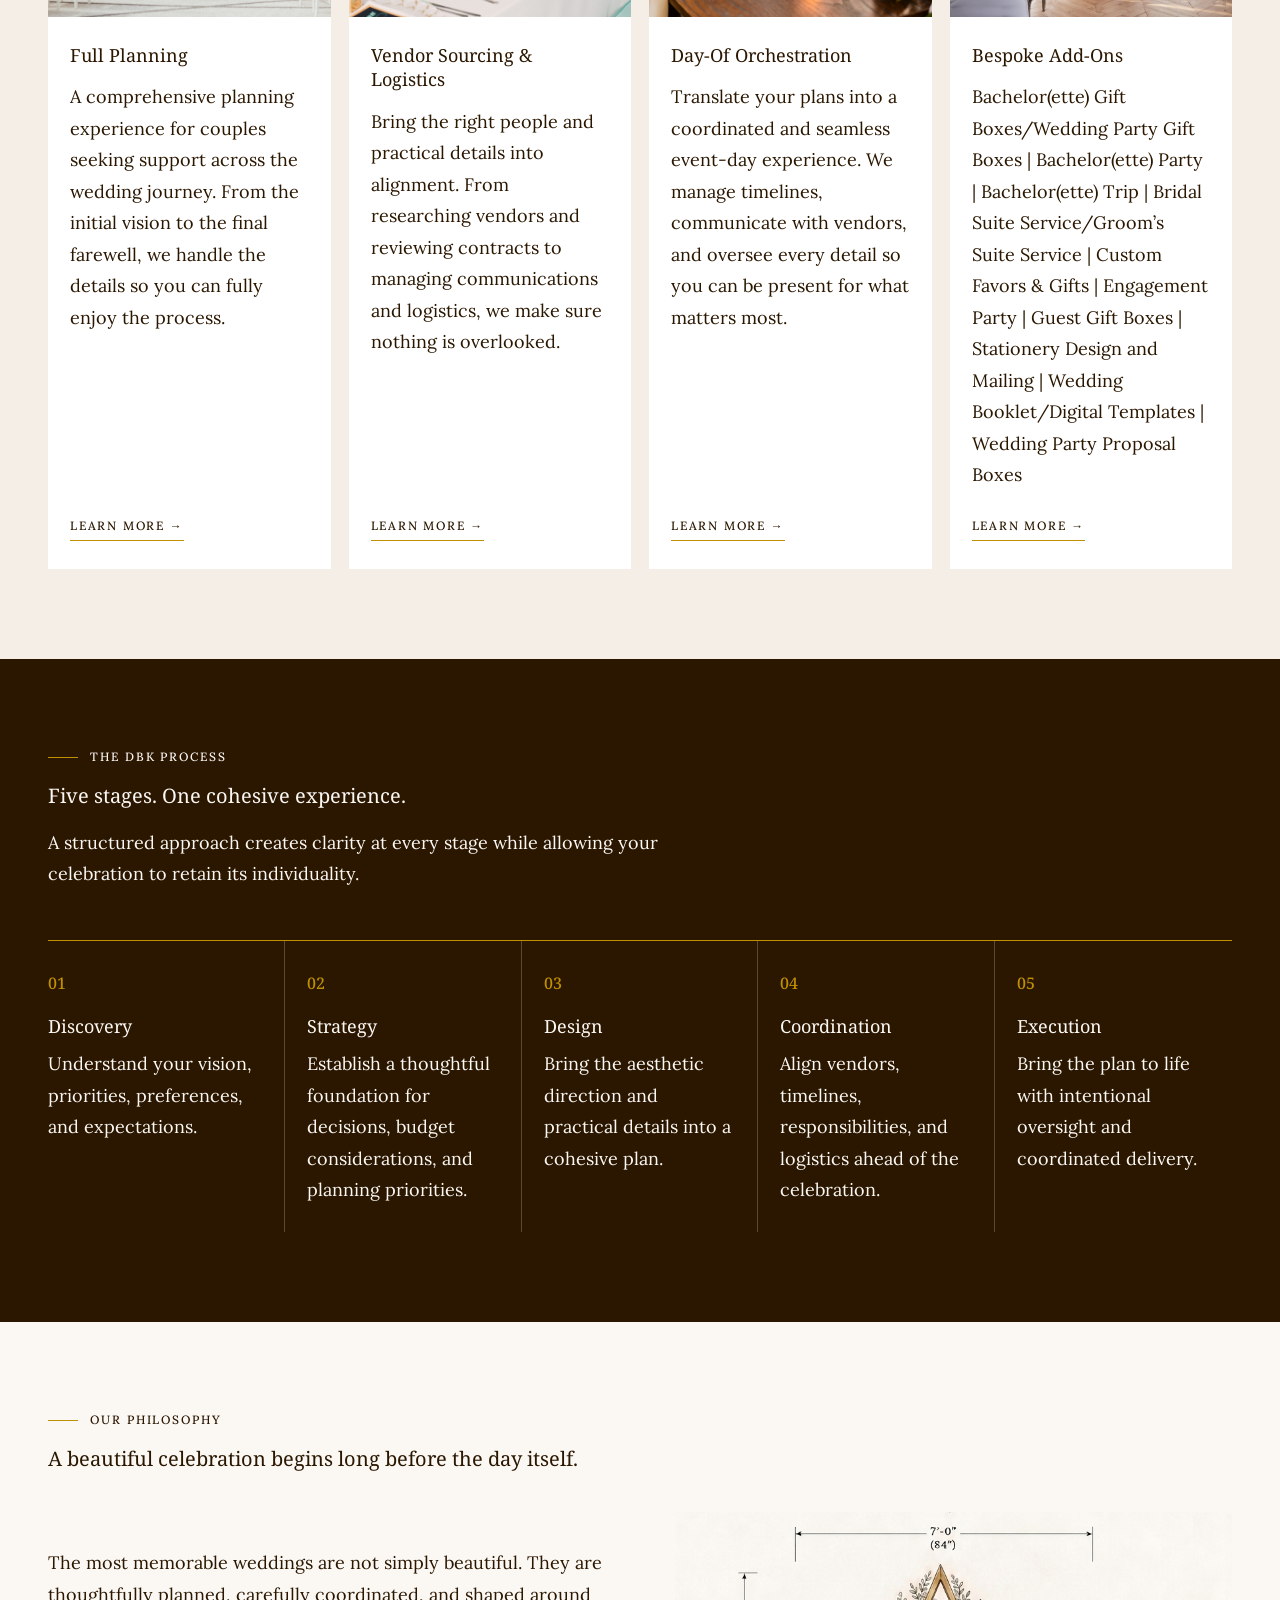
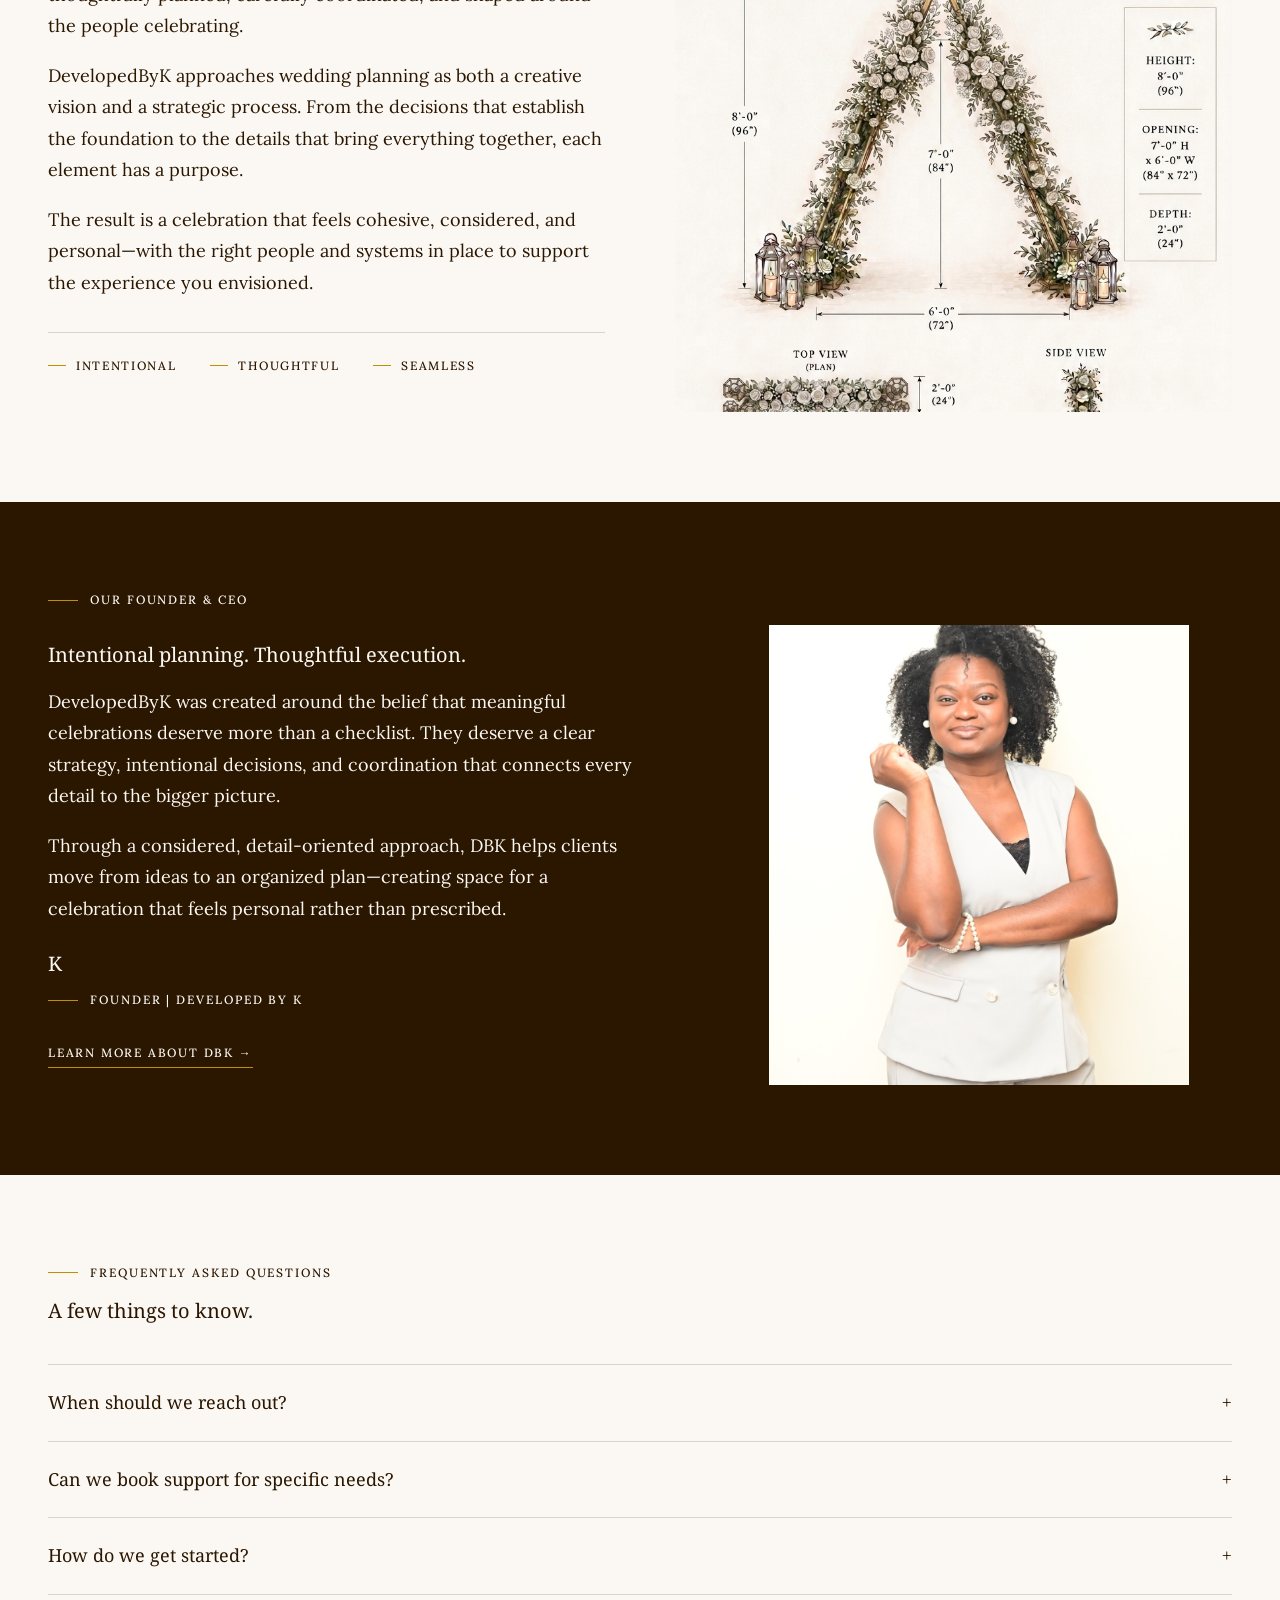
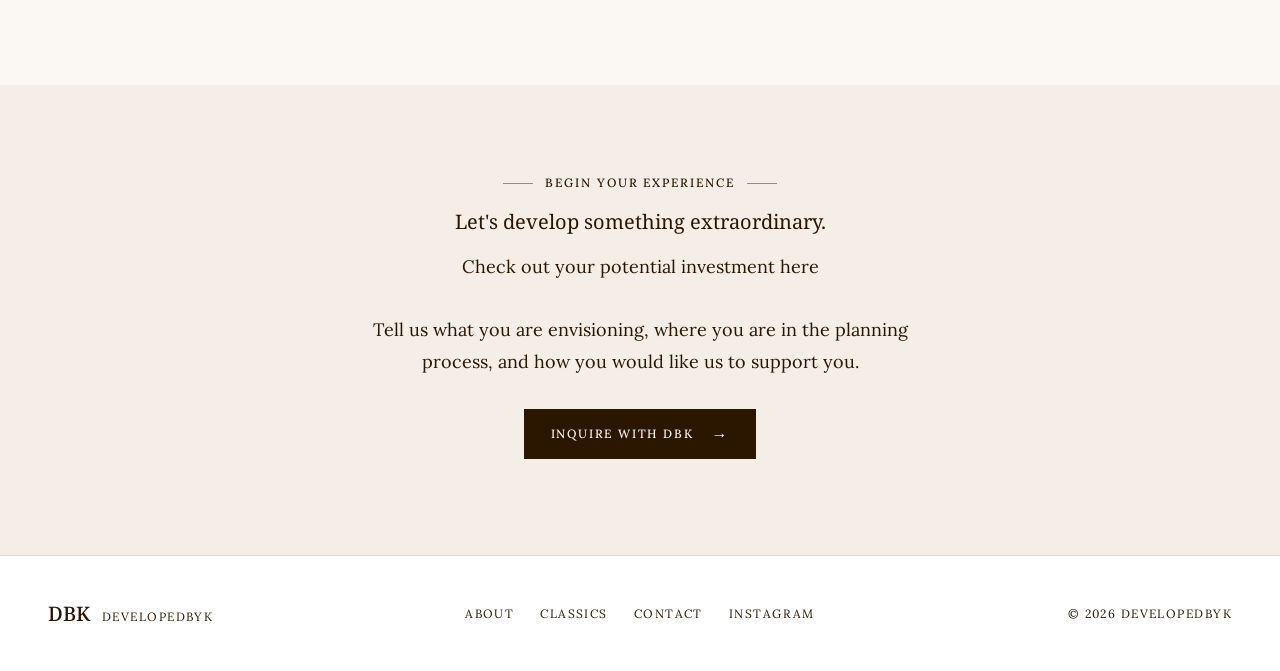
==== commit 1b0e7313: "Update index.html" ====
--- a/index.html
+++ b/index.html
@@ -186,7 +186,7 @@
                 to the final farewell, we handle the details so you can
                 fully enjoy the process.
               </p>
-              <a href="booking.html" class="text-link">LEARN MORE →</a>
+              <a href="pricing.html" class="text-link">LEARN MORE →</a>
             </div>
           </article>
 
@@ -202,7 +202,7 @@
                 to managing communications and logistics, we make sure
                 nothing is overlooked.
               </p>
-              <a href="booking.html" class="text-link">LEARN MORE →</a>
+              <a href="pricing.html" class="text-link">LEARN MORE →</a>
             </div>
           </article>
 
@@ -218,7 +218,7 @@
                 vendors, and oversee every detail so you can be present for
                 what matters most.
               </p>
-              <a href="booking.html" class="text-link">LEARN MORE →</a>
+              <a href="pricing.html" class="text-link">LEARN MORE →</a>
             </div>
           </article>
 
@@ -236,7 +236,7 @@
                 Mailing | Wedding Booklet/Digital Templates | Wedding Party
                 Proposal Boxes
               </p>
-              <a href="booking.html" class="text-link">LEARN MORE →</a>
+              <a href="pricing.html" class="text-link">LEARN MORE →</a>
             </div>
           </article>
 
@@ -450,6 +450,8 @@
 
       <h2>Let's develop something extraordinary.</h2>
 
+      <p>Check out your potential investment <a href="pricing.html">here</a> </p>
+
       <p>Tell us what you are envisioning, where you are in the planning process, and how you would like us to support you.</p>
 
       <a href="booking.html" class="btn">
@@ -476,7 +478,7 @@
       <a href="about.html">ABOUT</a>
       <a href="events.html">CLASSICS</a>
       <a href="booking.html">CONTACT</a>
-      <a href="https://www.instagram.com/" target="_blank" rel="noopener noreferrer">INSTAGRAM</a>
+      <a href="https://www.instagram.com/developedbyk" target="_blank" rel="noopener noreferrer">INSTAGRAM</a>
     </div>
 
     <p>© 2026 DEVELOPEDBYK</p>
--- a/styles.css
+++ b/styles.css
@@ -221,7 +221,7 @@
 .nav-links {
   display: flex;
   align-items: center;
-  gap: 26px;
+  gap: 24px;
 }
 
 .nav-links a {
@@ -920,9 +920,14 @@
   align-items: start;
 }
 
+.booking-lead { max-width: 640px; }
+
+.booking-lead h2 { margin-bottom: 22px; }
+
+.booking-lead p { margin: 0; }
+
 .booking-copy { max-width: 600px; }
 
-.booking-copy > p { margin-bottom: 30px; }
 
 .booking-details {
   margin-bottom: 36px;
@@ -1037,6 +1042,124 @@
 }
 
 .consultation-modal-content .btn { margin-top: 26px; }
+
+
+/* ============================================================
+   PRICING PAGE
+============================================================ */
+
+.lead-copy { max-width: 820px; margin-bottom: 44px; }
+
+.lead-copy p { margin-bottom: 18px; }
+
+.split-pricing {
+  grid-template-columns: 1fr 1.05fr;
+  gap: 70px;
+  align-items: start;
+}
+
+.split-pricing > .lead-copy { margin-bottom: 0; }
+
+.price-card {
+  padding: 8px 36px 14px;
+  background: var(--white);
+}
+
+.price-table {
+  width: 100%;
+  border-collapse: collapse;
+}
+
+.price-table th {
+  padding: 22px 0 14px;
+
+  border-bottom: 1px solid var(--gold);
+
+  font-size: var(--size-eyebrow);
+  font-weight: 600;
+  letter-spacing: .16em;
+  text-align: left;
+  text-transform: uppercase;
+}
+
+.price-table td {
+  padding: 18px 0;
+  border-bottom: 1px solid var(--line);
+  vertical-align: top;
+}
+
+.price-table tr:last-child td { border-bottom: 0; }
+
+.price-table .amount {
+  padding-left: 20px;
+  text-align: right;
+  white-space: nowrap;
+}
+
+.price-table td.amount {
+  font-family: var(--font-head);
+  font-size: var(--size-head);
+}
+
+.price-table.schedule td:first-child {
+  padding-right: 24px;
+  font-family: var(--font-head);
+  white-space: nowrap;
+}
+
+.price-table.schedule { margin-top: 10px; }
+
+.option { padding-bottom: 36px; }
+
+.option + .option { padding-top: 36px; border-top: 1px solid var(--line); }
+
+.option:last-child { padding-bottom: 0; }
+
+.option h3 { margin-bottom: 12px; }
+
+.option p:not(.eyebrow) { margin-bottom: 14px; }
+
+.note-box {
+  margin-top: 64px;
+  padding: 40px 44px;
+  background: var(--cream);
+}
+
+.note-box h3 { margin-bottom: 12px; }
+
+.note-box p { max-width: 900px; margin: 0; }
+
+.package { 
+  display: grid;
+  grid-template-columns: 130px 1fr;
+  gap: 24px;
+  align-items: baseline;
+
+  padding: 22px 0;
+  border-bottom: 1px solid var(--line);
+}
+
+.package:first-child { border-top: 1px solid var(--gold); }
+
+.package-price {
+  font-family: var(--font-head);
+  font-size: var(--size-head);
+}
+
+.package h3 { margin-bottom: 4px; }
+
+.package p { margin: 0; }
+
+/* add-ons table on the dark band */
+.bg-ink .price-table th { border-bottom-color: var(--gold); }
+
+.bg-ink .price-table td { border-bottom-color: rgba(251, 248, 244, .22); }
+
+.price-table.stack td:first-child { padding-right: 28px; font-family: var(--font-head); }
+
+.price-table.stack td:nth-child(2) { padding-right: 28px; }
+
+.price-table.stack td:last-child { white-space: nowrap; }
 
 
 /* ============================================================
@@ -1243,21 +1366,25 @@
 
   .nav { min-height: 78px; }
 
+  .process-grid { grid-template-columns: repeat(3, 1fr); }
+
+  .process-step:nth-child(3) { border-right: 0; }
+
+  .process-step:nth-child(n + 4) { border-top: 1px solid rgba(251, 248, 244, .22); }
+
+  .gallery { padding: 0 52px; }
+
+  .gallery-track { grid-template-columns: repeat(2, minmax(0, 1fr)); }
+
+  .gallery-slot { height: 230px; }
+}
+
+
+@media (max-width: 1260px) {
+
   .nav-links { display: none; }
 
   .nav-toggle { display: block; }
-
-  .process-grid { grid-template-columns: repeat(3, 1fr); }
-
-  .process-step:nth-child(3) { border-right: 0; }
-
-  .process-step:nth-child(n + 4) { border-top: 1px solid rgba(251, 248, 244, .22); }
-
-  .gallery { padding: 0 52px; }
-
-  .gallery-track { grid-template-columns: repeat(2, minmax(0, 1fr)); }
-
-  .gallery-slot { height: 230px; }
 }
 
 
@@ -1270,6 +1397,7 @@
   .split,
   .split-founder,
   .split-booking,
+  .split-pricing,
   .split-image-first {
     grid-template-columns: 1fr;
     gap: 40px;
@@ -1349,6 +1477,30 @@
 
   .media-founder { height: 400px; }
 
+  .price-card { padding: 4px 20px 10px; }
+
+  .note-box { padding: 28px 24px; }
+
+  .package { grid-template-columns: 1fr; gap: 6px; }
+
+  .price-table.schedule td:first-child { white-space: normal; }
+
+  .price-table.stack thead { display: none; }
+
+  .price-table.stack tr {
+    display: block;
+    padding: 18px 0;
+    border-bottom: 1px solid rgba(251, 248, 244, .22);
+  }
+
+  .price-table.stack td {
+    display: block;
+    padding: 2px 0;
+    border: 0;
+  }
+
+  .price-table.stack td:last-child::before { content: "Lead time: "; }
+
   .media-portrait { height: auto; }
 
   .cta-band { padding: 70px 24px 76px; }
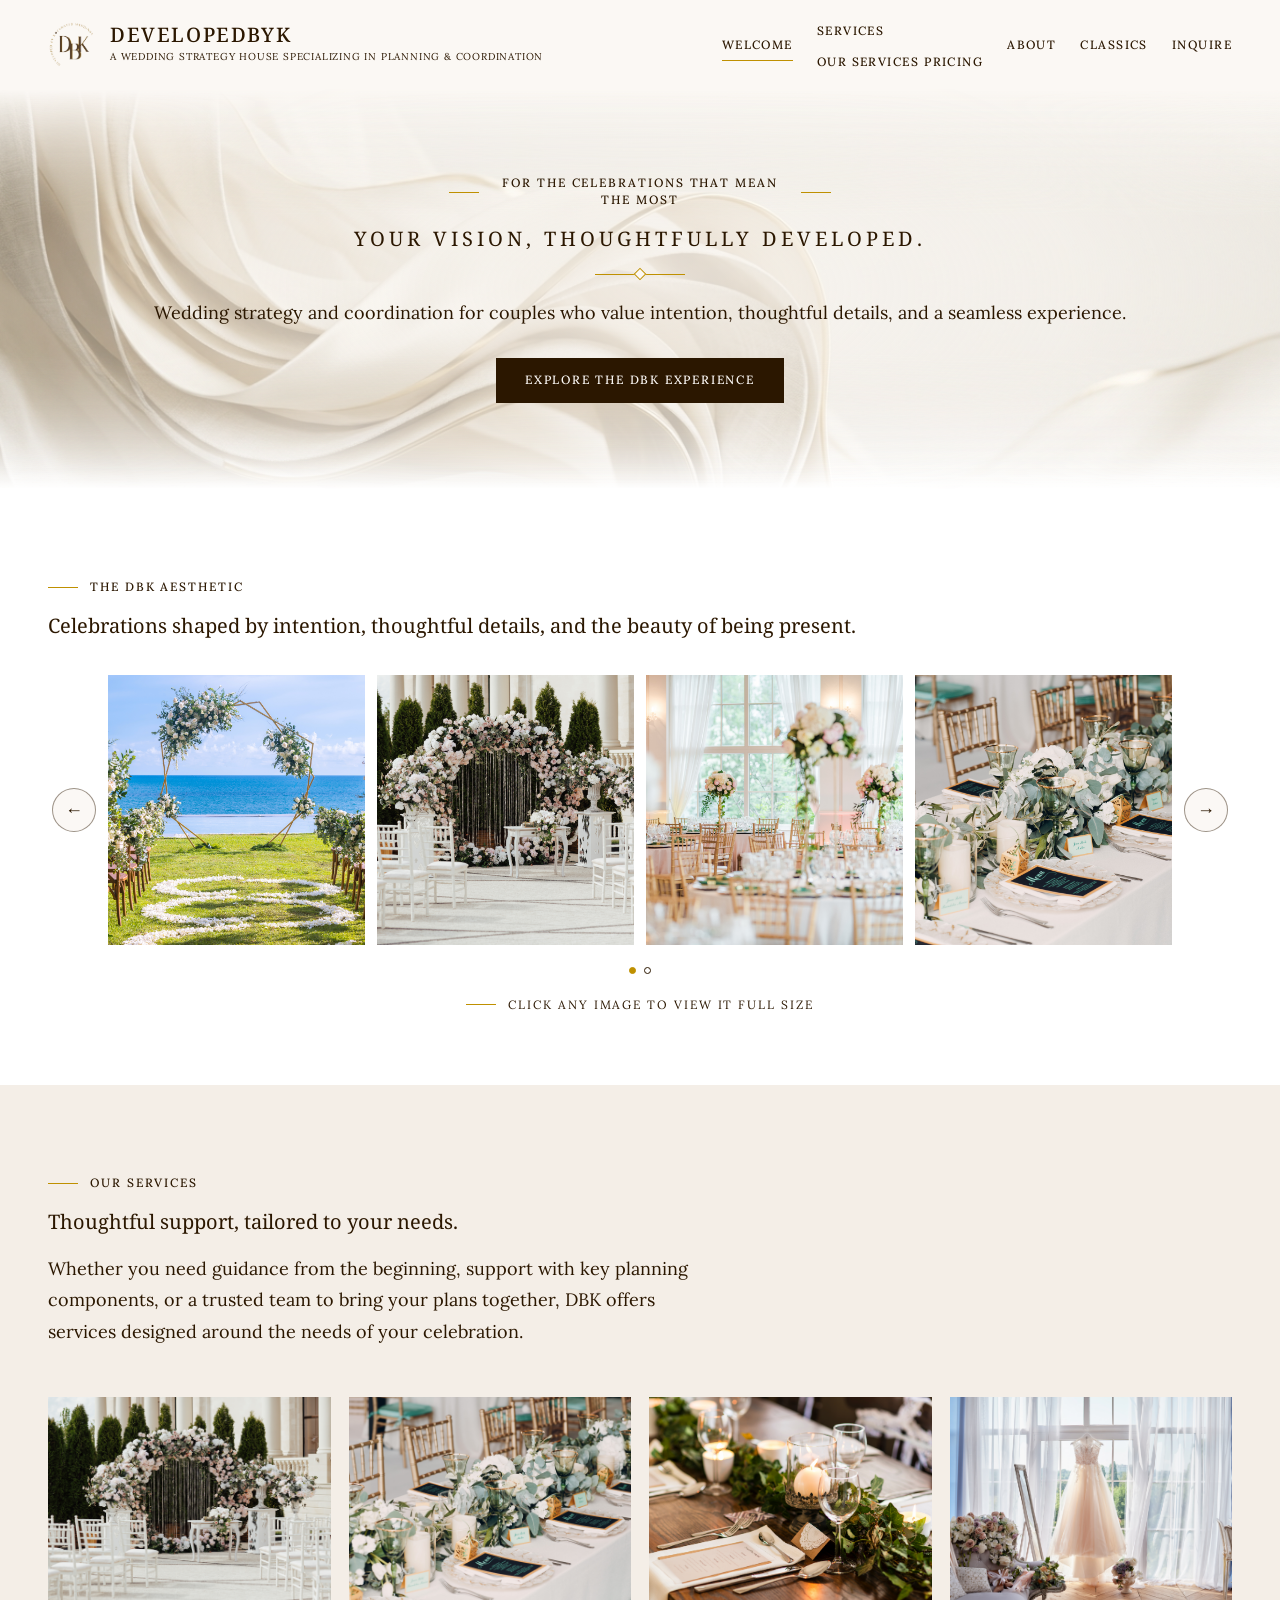
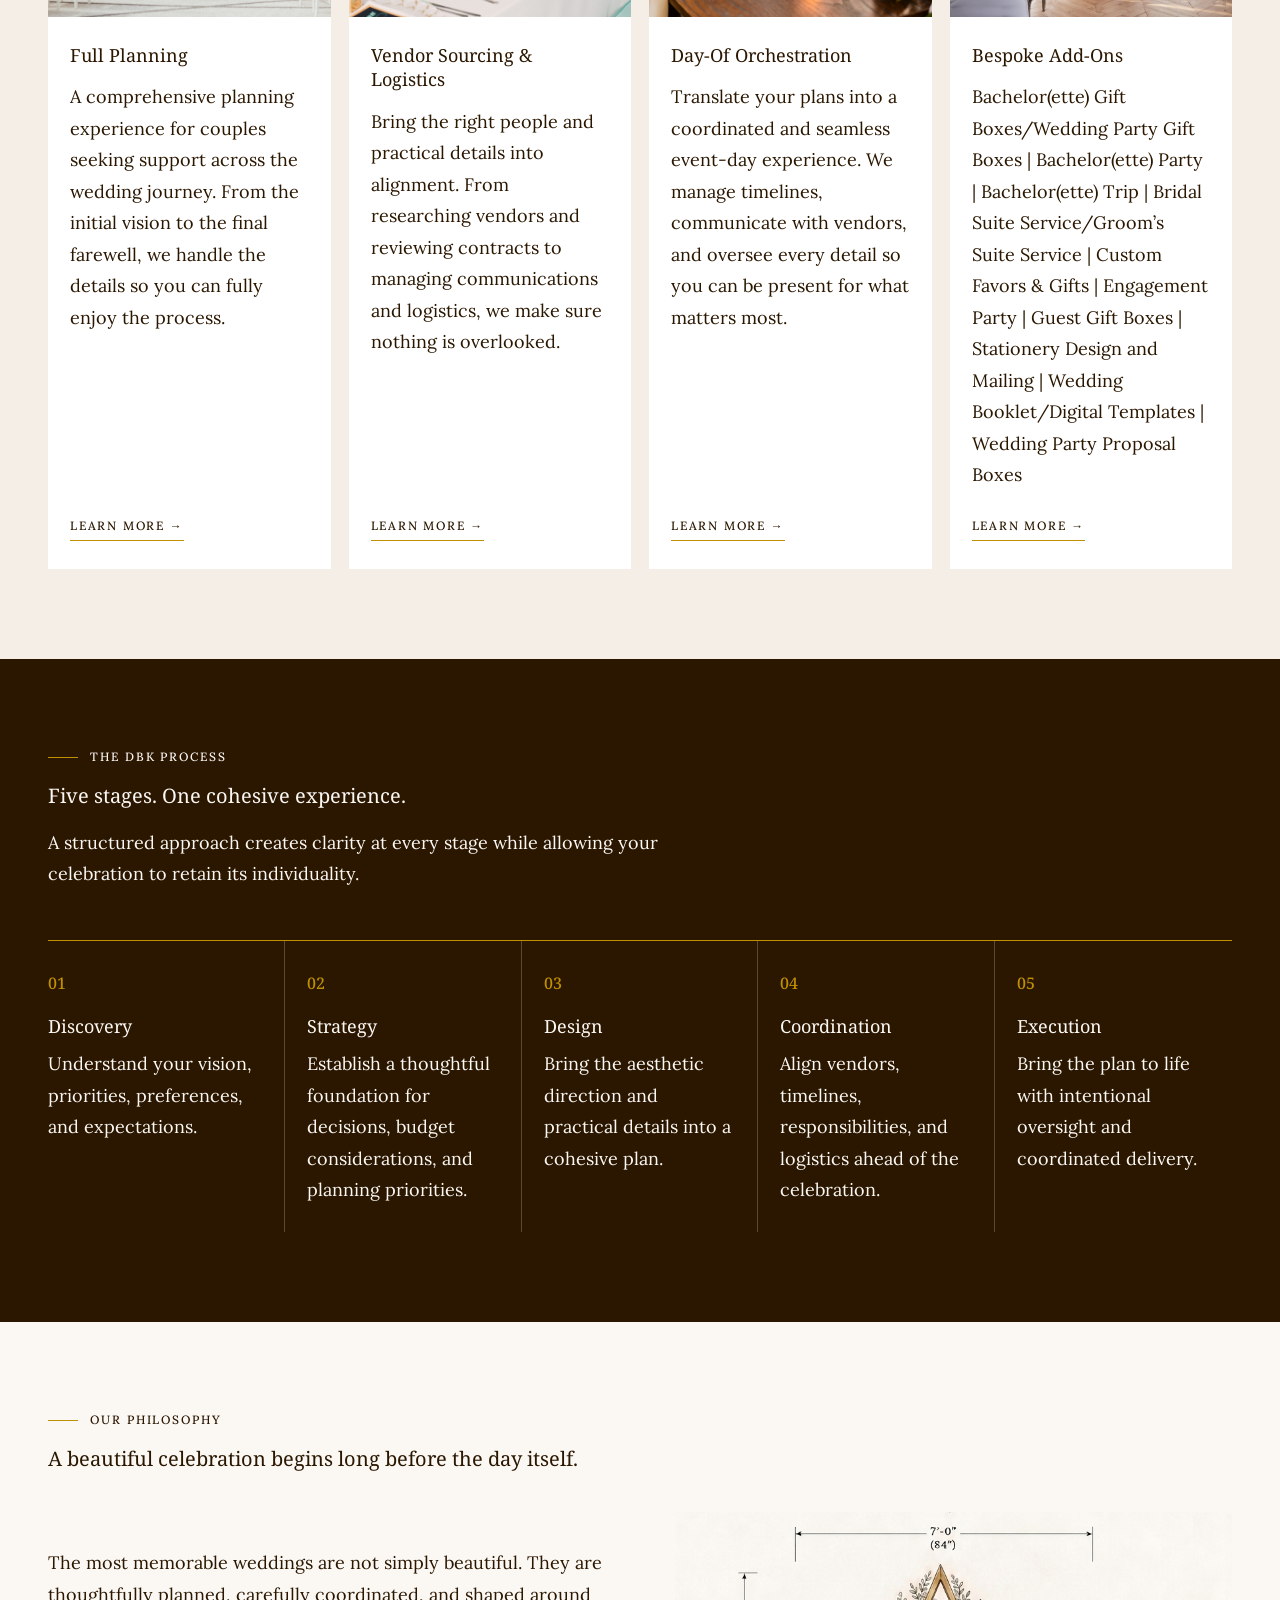
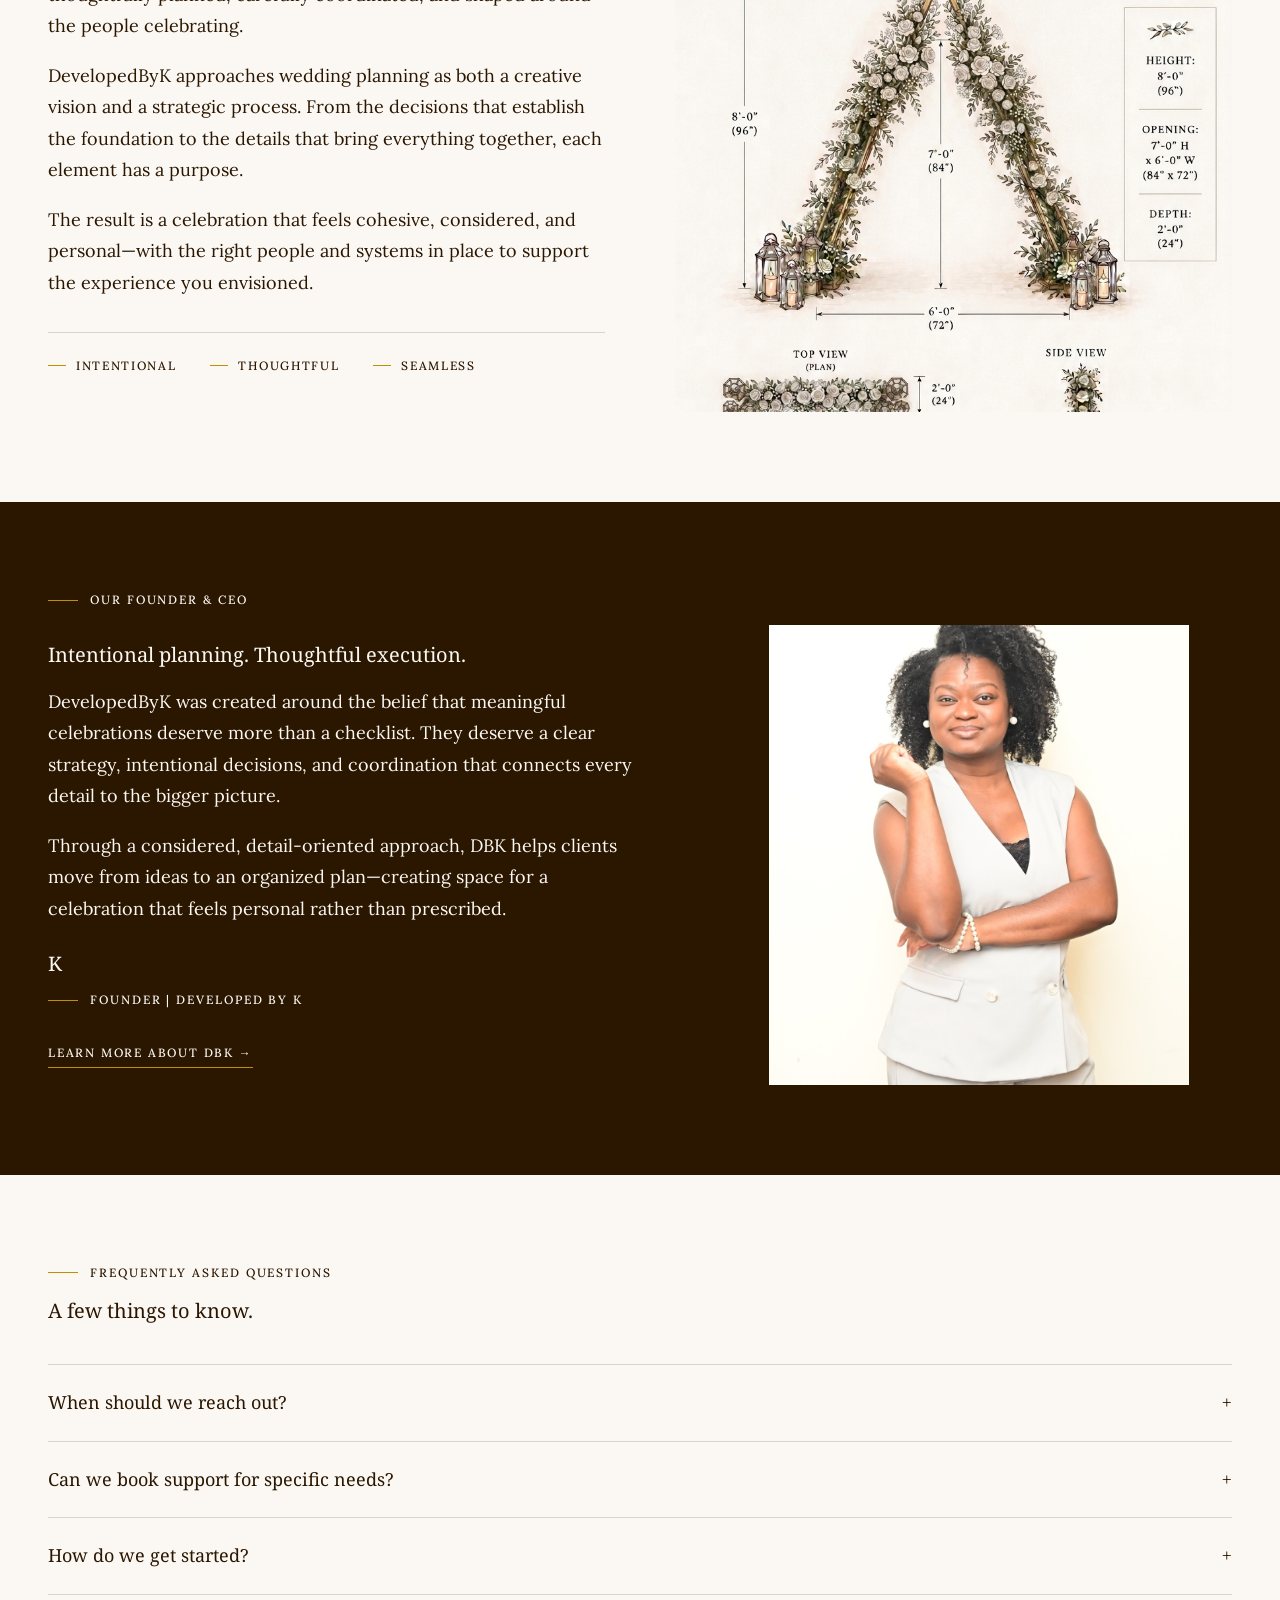
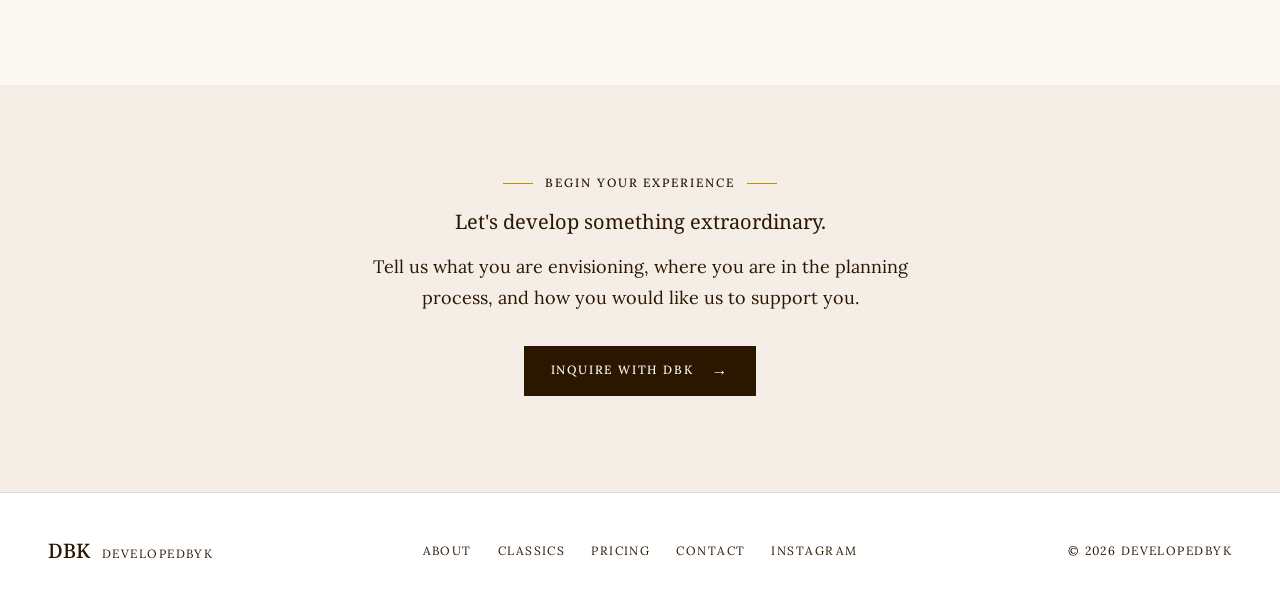
==== commit fc8d22db: "Update index.html" ====
--- a/index.html
+++ b/index.html
@@ -44,7 +44,14 @@
 
       <div class="nav-links">
         <a href="index.html" class="active">WELCOME</a>
-        <a href="index.html#services">SERVICES</a>
+
+        <div class="nav-item has-sub">
+          <a href="index.html#services" aria-haspopup="true">SERVICES<span class="caret" aria-hidden="true"></span></a>
+          <div class="subnav">
+            <a href="index.html#services">OUR SERVICES</a>
+            <a href="pricing.html">PRICING</a>
+          </div>
+        </div>
         <a href="about.html">ABOUT</a>
         <a href="events.html">CLASSICS</a>
         <a href="booking.html">INQUIRE</a>
@@ -67,6 +74,7 @@
     <div class="mobile-nav" id="mobileNav">
       <a href="index.html" class="active">WELCOME</a>
       <a href="index.html#services">SERVICES</a>
+      <a href="pricing.html" class="sub">PRICING</a>
       <a href="about.html">ABOUT</a>
       <a href="events.html">CLASSICS</a>
       <a href="booking.html">INQUIRE</a>
@@ -186,7 +194,7 @@
                 to the final farewell, we handle the details so you can
                 fully enjoy the process.
               </p>
-              <a href="pricing.html" class="text-link">LEARN MORE →</a>
+              <a href="booking.html" class="text-link">LEARN MORE →</a>
             </div>
           </article>
 
@@ -202,7 +210,7 @@
                 to managing communications and logistics, we make sure
                 nothing is overlooked.
               </p>
-              <a href="pricing.html" class="text-link">LEARN MORE →</a>
+              <a href="booking.html" class="text-link">LEARN MORE →</a>
             </div>
           </article>
 
@@ -218,7 +226,7 @@
                 vendors, and oversee every detail so you can be present for
                 what matters most.
               </p>
-              <a href="pricing.html" class="text-link">LEARN MORE →</a>
+              <a href="booking.html" class="text-link">LEARN MORE →</a>
             </div>
           </article>
 
@@ -236,7 +244,7 @@
                 Mailing | Wedding Booklet/Digital Templates | Wedding Party
                 Proposal Boxes
               </p>
-              <a href="pricing.html" class="text-link">LEARN MORE →</a>
+              <a href="booking.html" class="text-link">LEARN MORE →</a>
             </div>
           </article>
 
@@ -450,8 +458,6 @@
 
       <h2>Let's develop something extraordinary.</h2>
 
-      <p>Check out your potential investment <a href="pricing.html">here</a> </p>
-
       <p>Tell us what you are envisioning, where you are in the planning process, and how you would like us to support you.</p>
 
       <a href="booking.html" class="btn">
@@ -477,8 +483,9 @@
     <div class="footer-links">
       <a href="about.html">ABOUT</a>
       <a href="events.html">CLASSICS</a>
+      <a href="pricing.html">PRICING</a>
       <a href="booking.html">CONTACT</a>
-      <a href="https://www.instagram.com/developedbyk" target="_blank" rel="noopener noreferrer">INSTAGRAM</a>
+      <a href="https://www.instagram.com/" target="_blank" rel="noopener noreferrer">INSTAGRAM</a>
     </div>
 
     <p>© 2026 DEVELOPEDBYK</p>
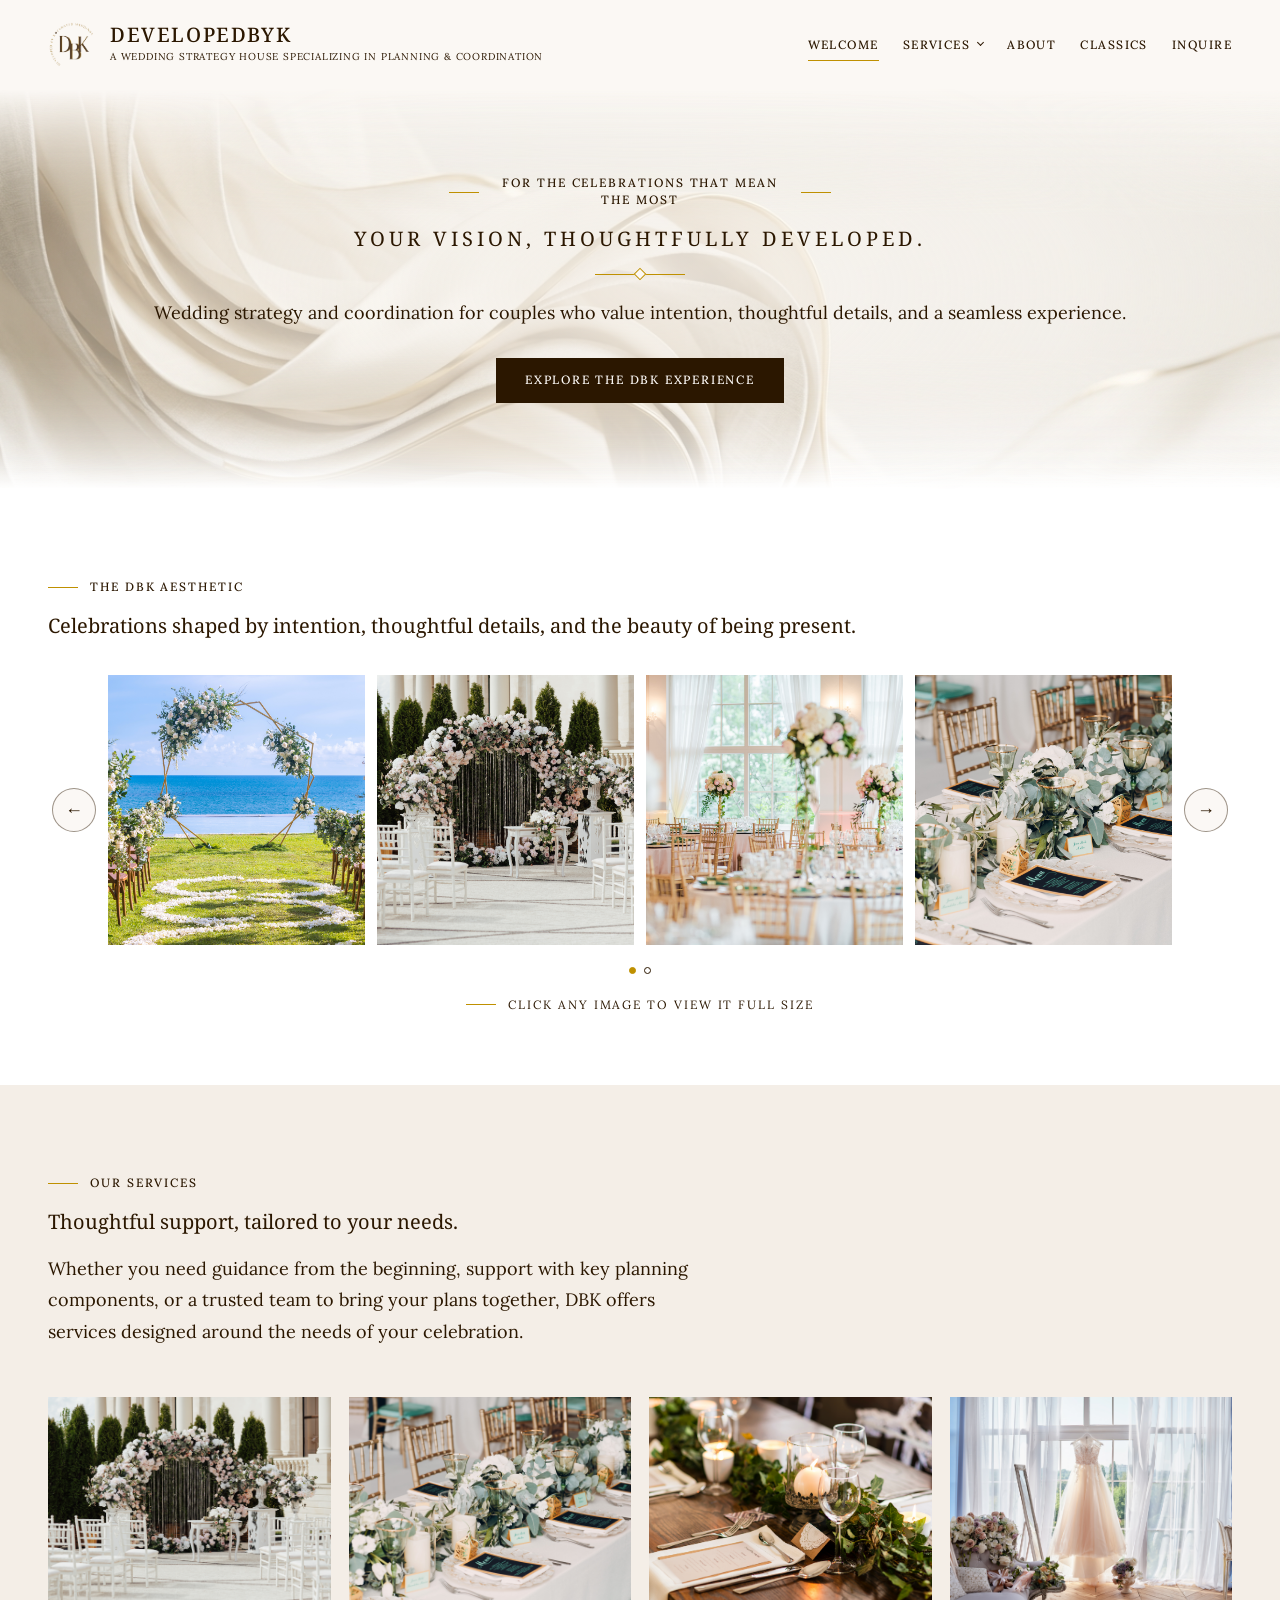
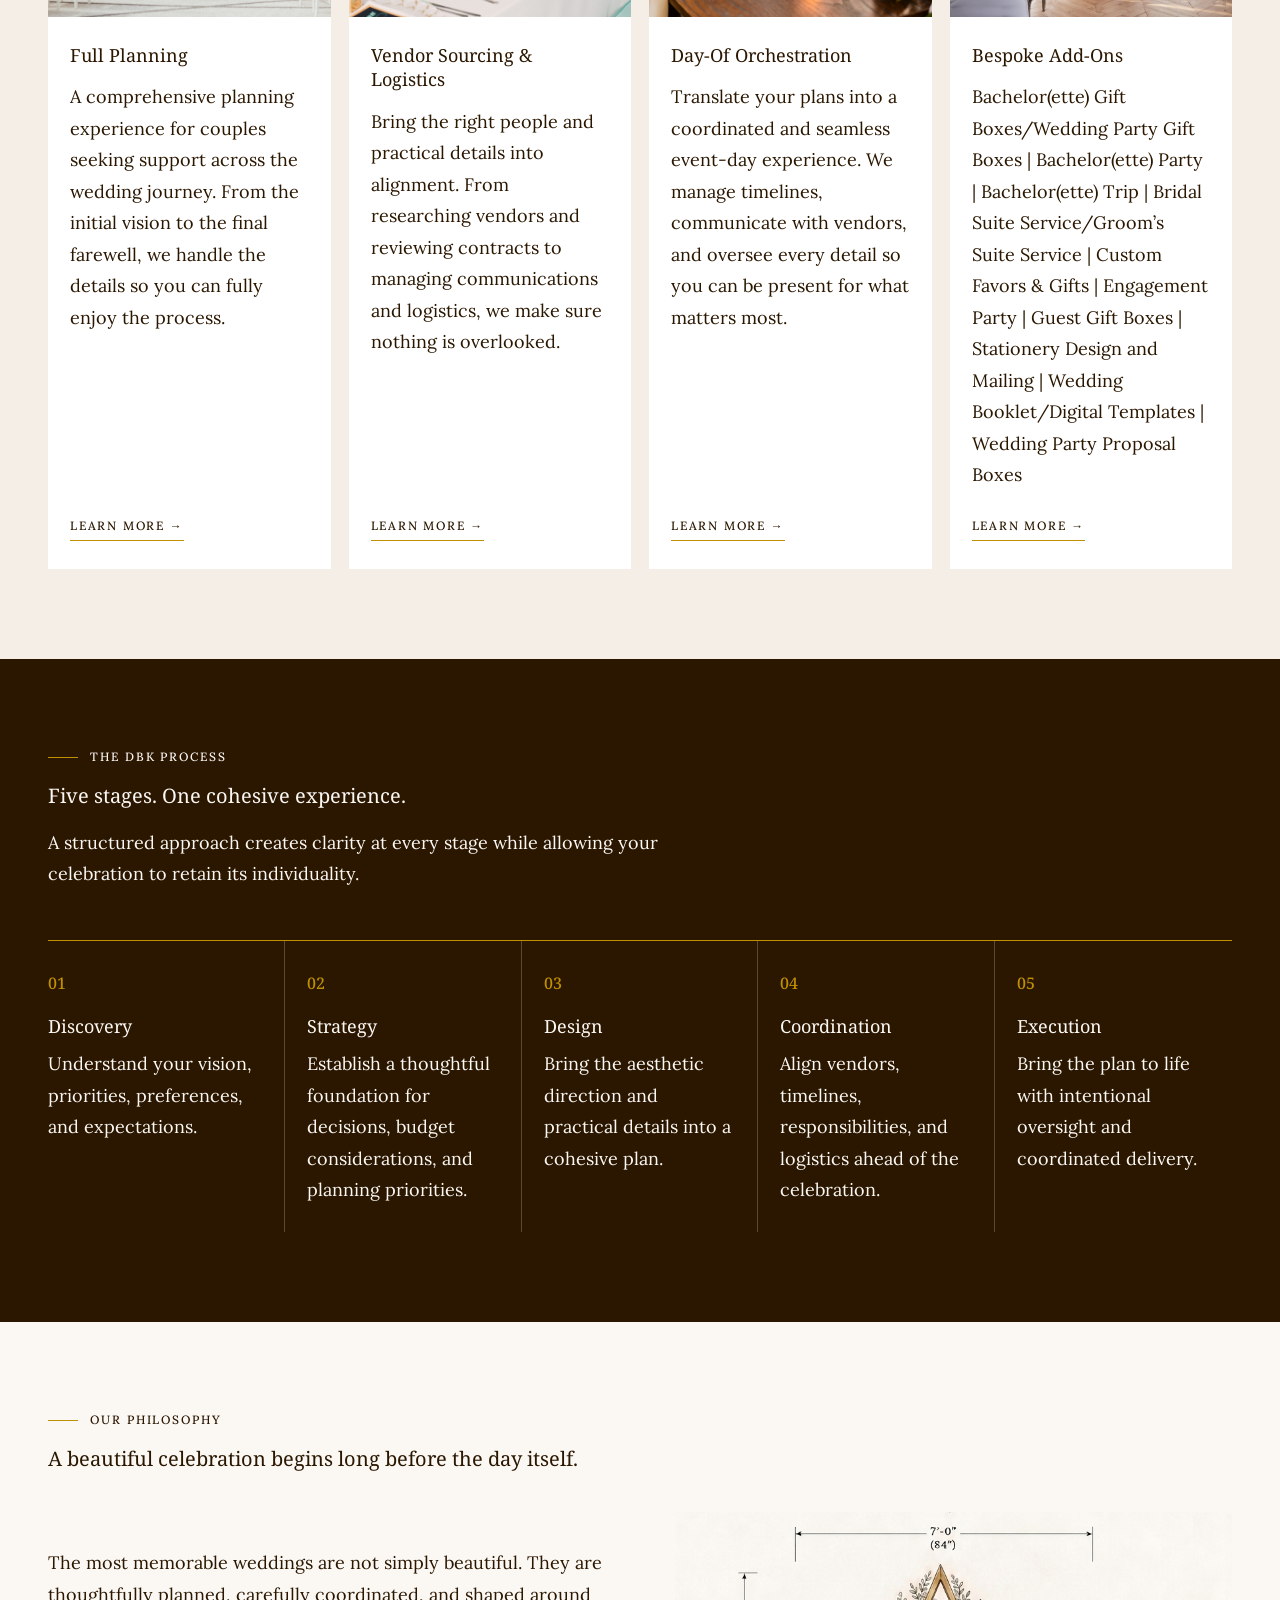
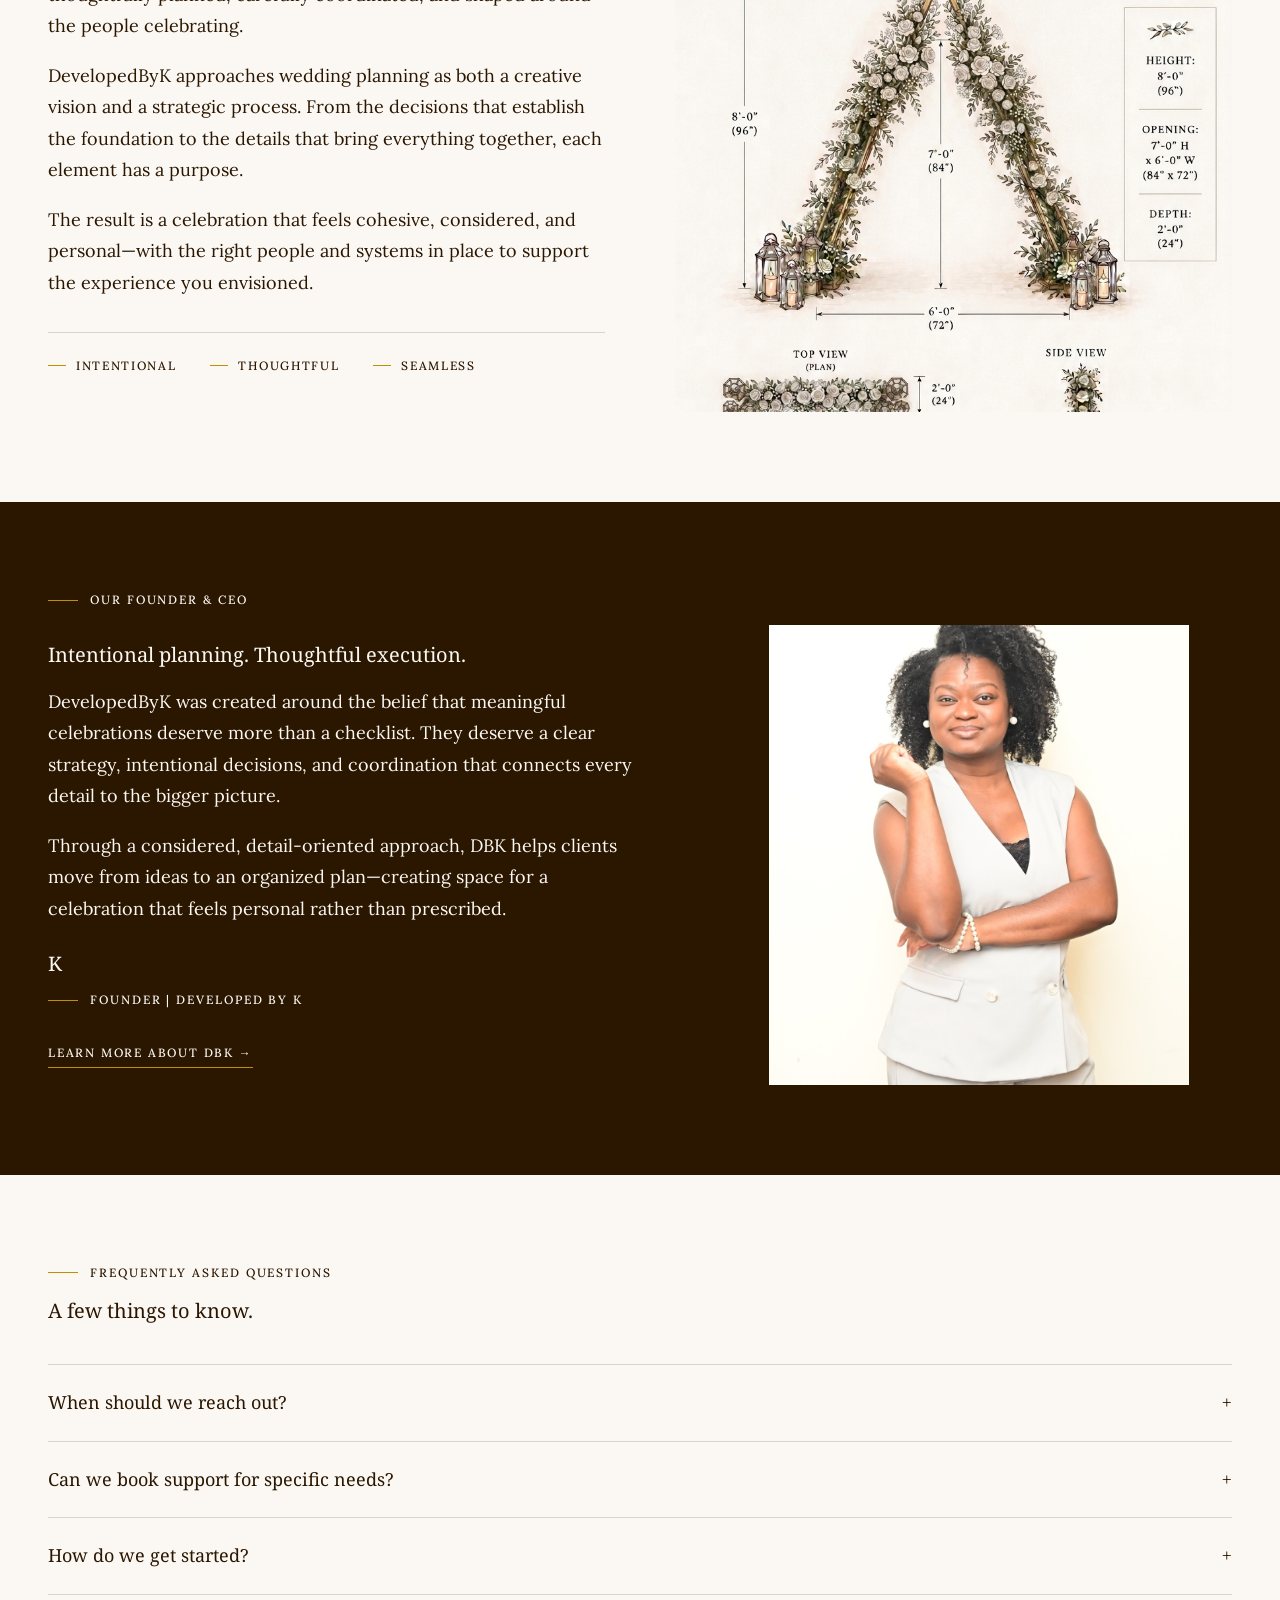
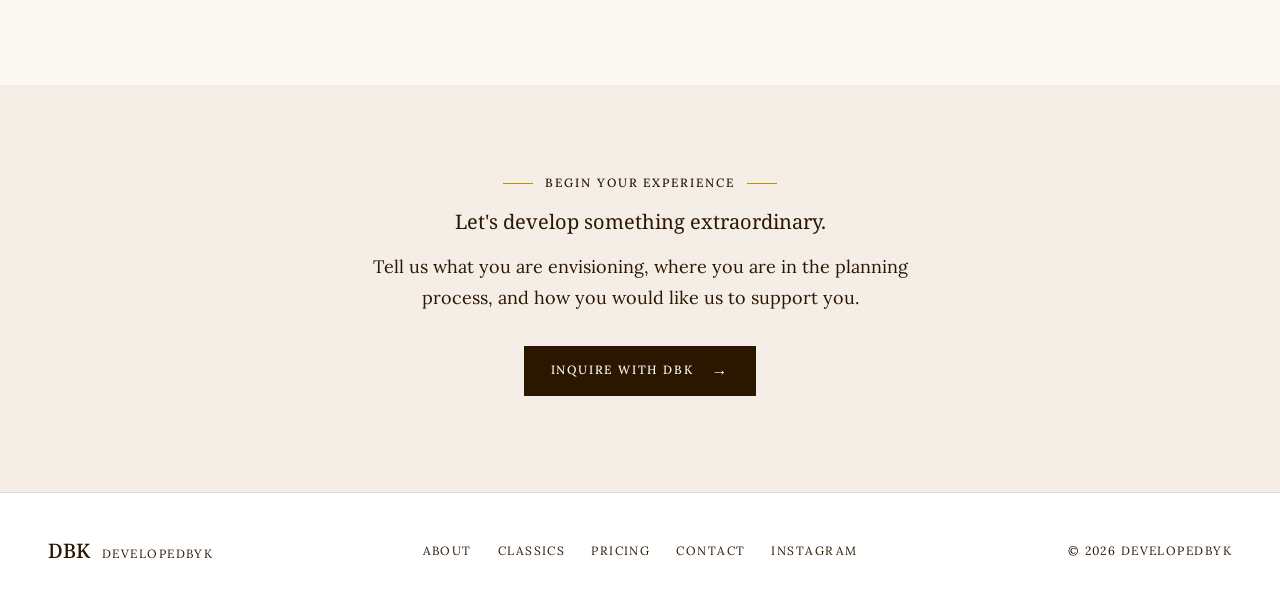
==== commit d339cc06: "Update index.html" ====
--- a/index.html
+++ b/index.html
@@ -194,7 +194,7 @@
                 to the final farewell, we handle the details so you can
                 fully enjoy the process.
               </p>
-              <a href="booking.html" class="text-link">LEARN MORE →</a>
+              <a href="pricing.html" class="text-link">LEARN MORE →</a>
             </div>
           </article>
 
@@ -210,7 +210,7 @@
                 to managing communications and logistics, we make sure
                 nothing is overlooked.
               </p>
-              <a href="booking.html" class="text-link">LEARN MORE →</a>
+              <a href="pricing.html" class="text-link">LEARN MORE →</a>
             </div>
           </article>
 
@@ -226,7 +226,7 @@
                 vendors, and oversee every detail so you can be present for
                 what matters most.
               </p>
-              <a href="booking.html" class="text-link">LEARN MORE →</a>
+              <a href="pricing.html" class="text-link">LEARN MORE →</a>
             </div>
           </article>
 
@@ -244,7 +244,7 @@
                 Mailing | Wedding Booklet/Digital Templates | Wedding Party
                 Proposal Boxes
               </p>
-              <a href="booking.html" class="text-link">LEARN MORE →</a>
+              <a href="pricing.html" class="text-link">LEARN MORE →</a>
             </div>
           </article>
 
--- a/styles.css
+++ b/styles.css
@@ -249,6 +249,64 @@
 .nav-links a:hover::after,
 .nav-links a.active::after { width: 100%; }
 
+/* Services dropdown */
+
+.nav-item {
+  position: relative;
+  display: flex;
+  align-items: center;
+  align-self: stretch;
+}
+
+.nav-item > a { display: inline-flex; align-items: center; }
+
+.caret {
+  width: 5px;
+  height: 5px;
+  margin: -3px 0 0 8px;
+
+  border-right: 1px solid currentColor;
+  border-bottom: 1px solid currentColor;
+  transform: rotate(45deg);
+}
+
+.subnav {
+  position: absolute;
+  top: 100%;
+  left: -22px;
+  z-index: 200;
+
+  min-width: 220px;
+  padding: 10px 0;
+
+  background: var(--paper);
+  border: 1px solid var(--line);
+  box-shadow: 0 14px 30px rgba(43, 23, 0, .10);
+
+  opacity: 0;
+  visibility: hidden;
+  transform: translateY(6px);
+  transition: opacity .2s ease, transform .2s ease, visibility .2s;
+}
+
+.nav-item:hover .subnav,
+.nav-item:focus-within .subnav {
+  opacity: 1;
+  visibility: visible;
+  transform: none;
+}
+
+.nav-links .subnav a {
+  display: block;
+  padding: 12px 24px;
+  white-space: nowrap;
+}
+
+.nav-links .subnav a::after { display: none; }
+
+.nav-links .subnav a:hover,
+.nav-links .subnav a.active { background: var(--cream); }
+
 .nav-toggle {
   display: none;
 
@@ -292,6 +350,8 @@
 .mobile-nav a:last-child { border-bottom: 0; }
 
 .mobile-nav a.active { box-shadow: inset 3px 0 0 var(--gold); }
+
+.mobile-nav a.sub { padding-left: 48px; }
 
 
 /* ============================================================
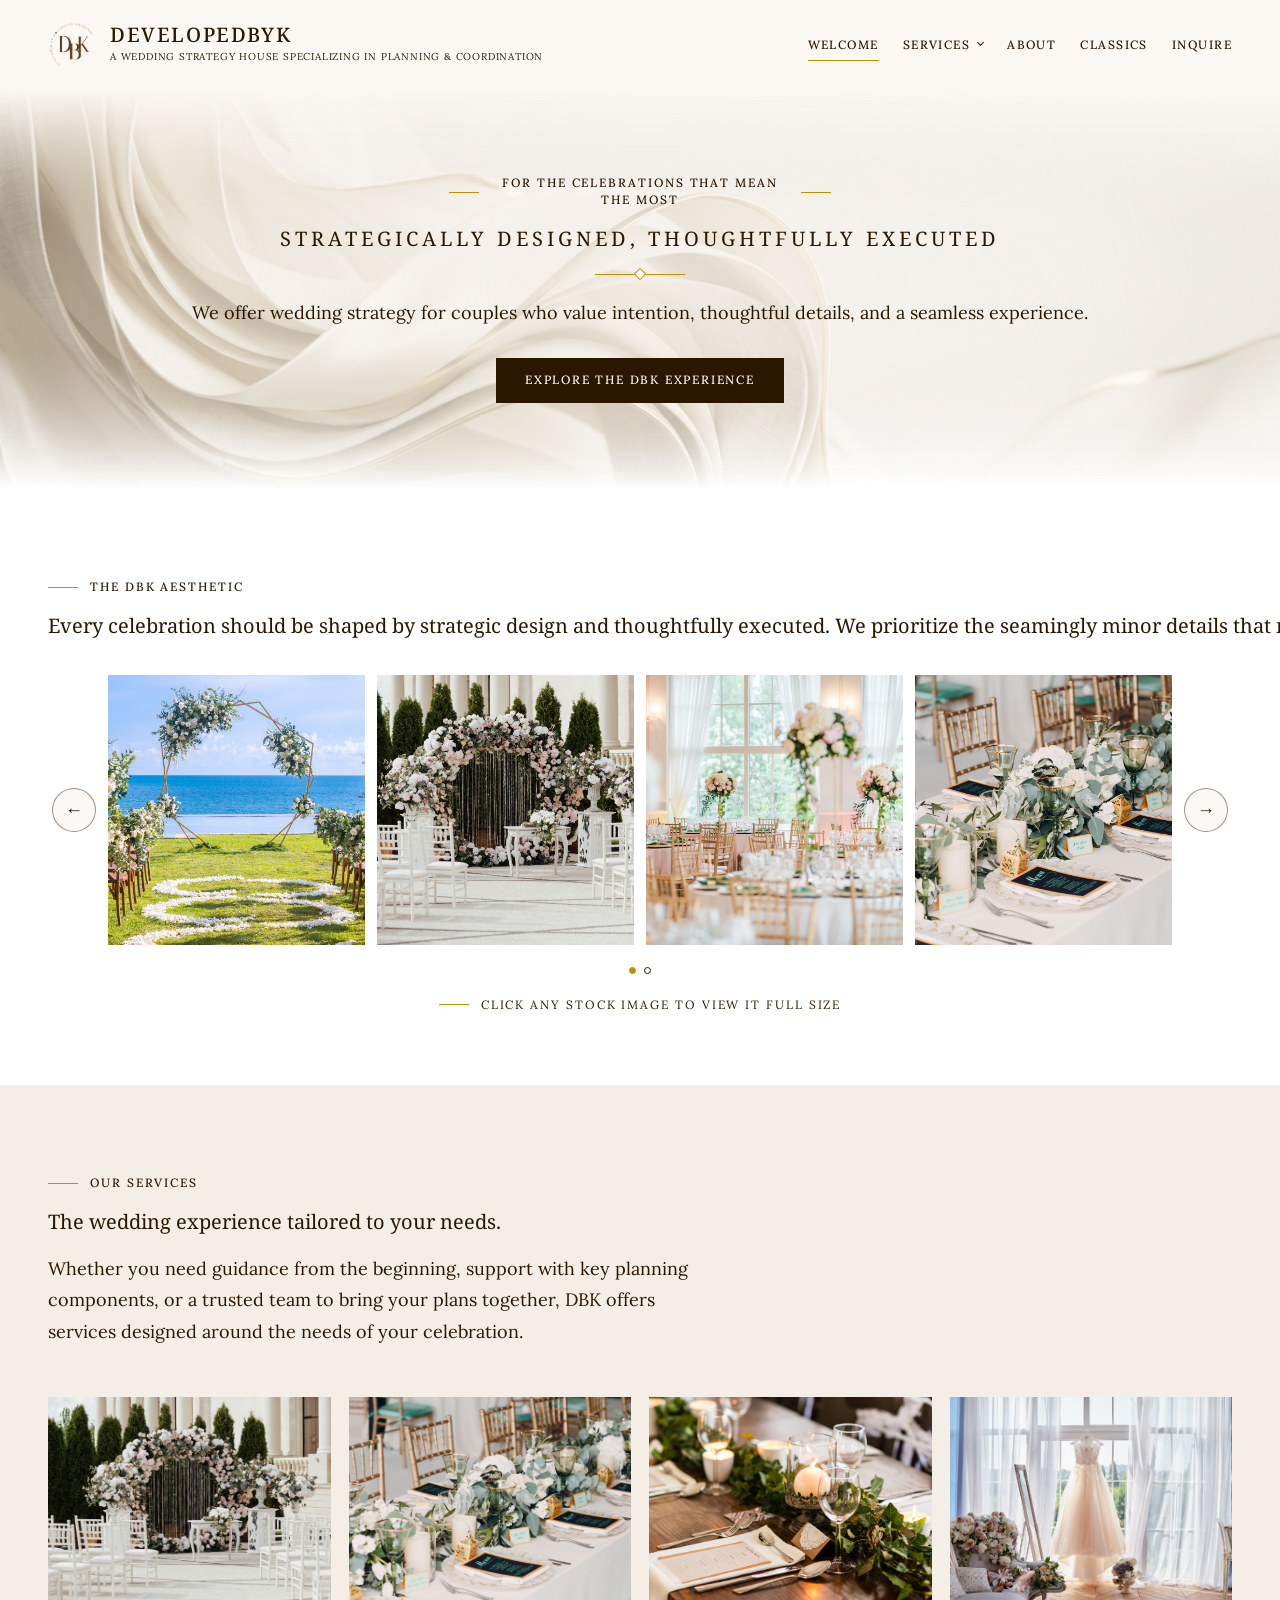
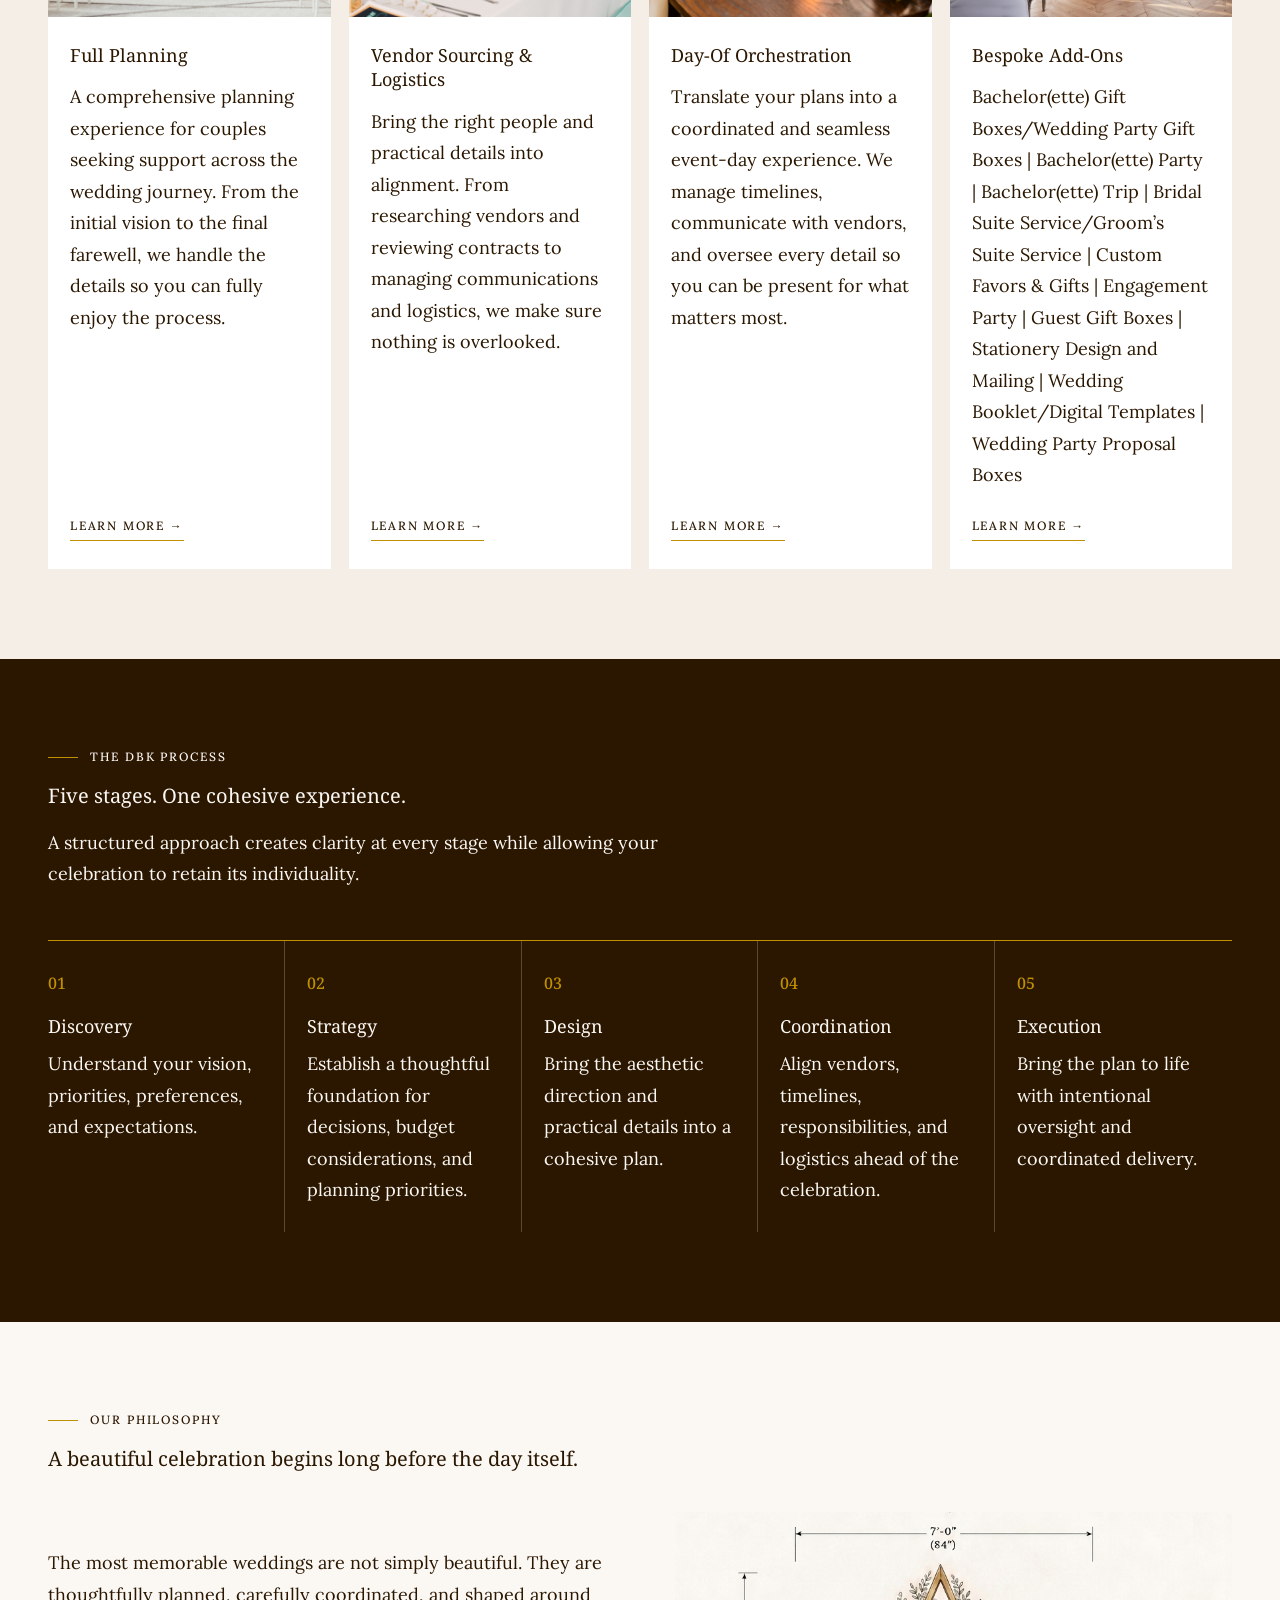
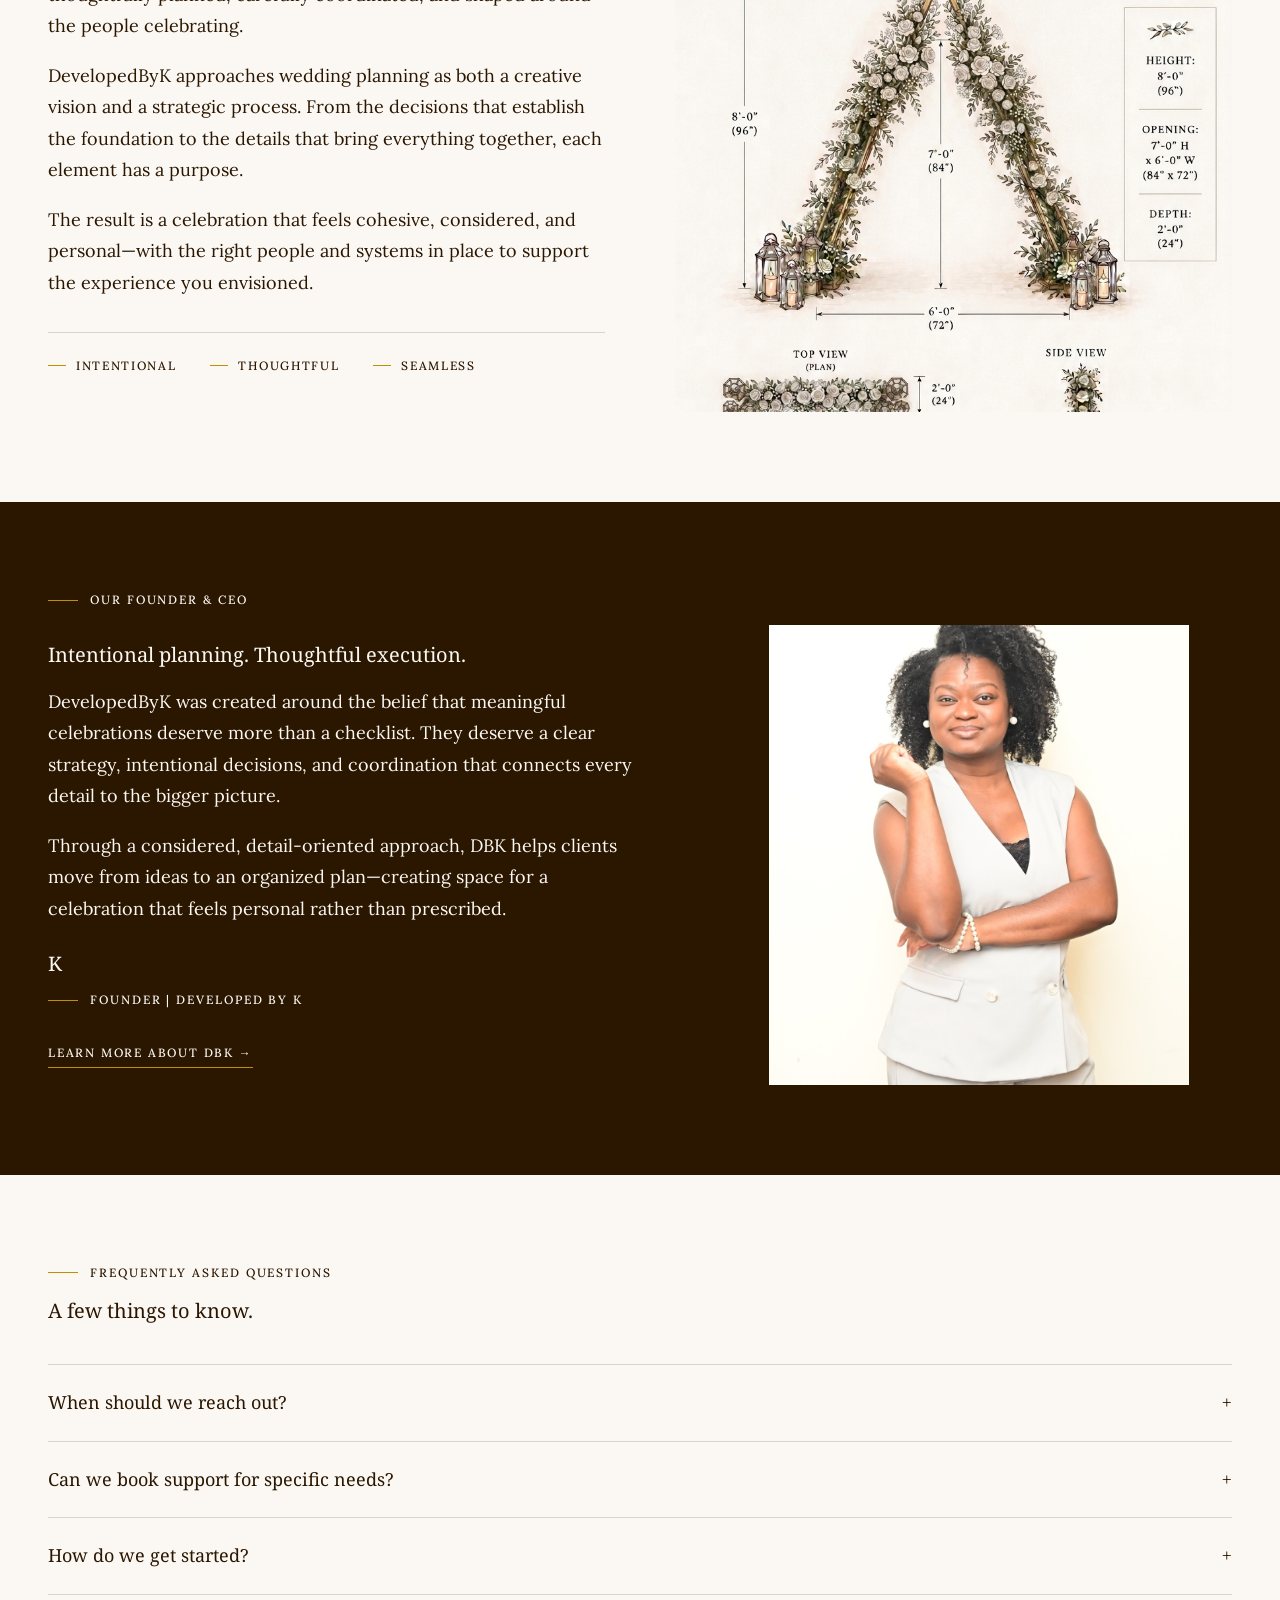
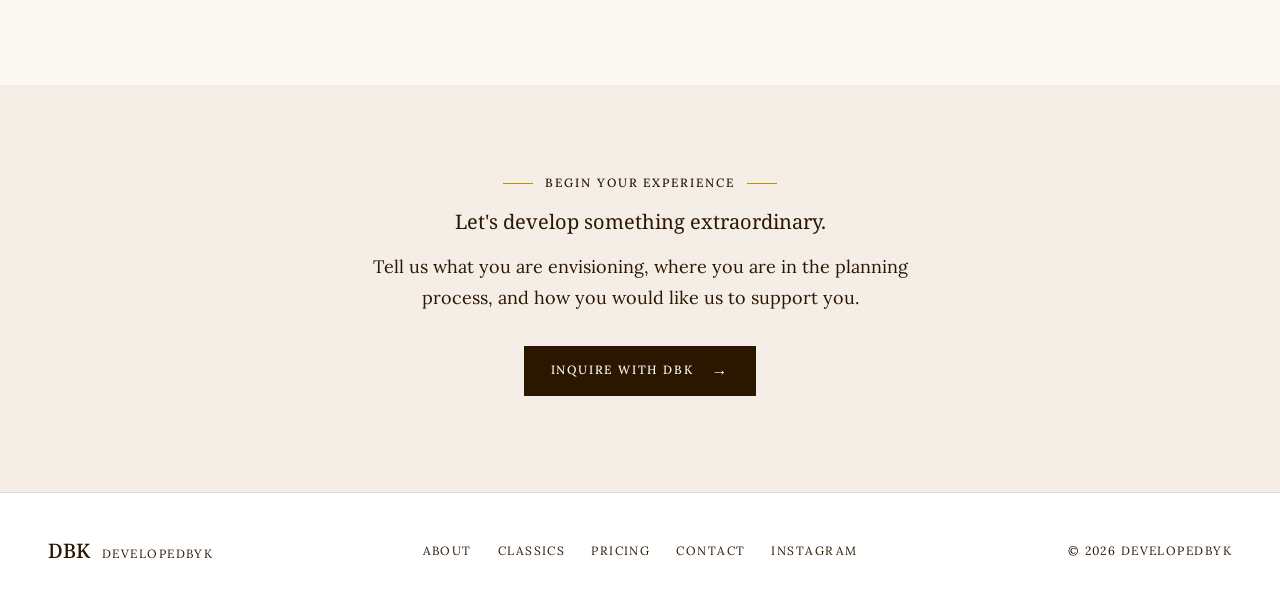
==== commit 773a9778: "Update index.html" ====
--- a/index.html
+++ b/index.html
@@ -4,7 +4,7 @@
   <meta charset="UTF-8">
   <meta name="viewport" content="width=device-width, initial-scale=1.0">
 
-  <title>DevelopedByK — Wedding Strategy &amp; Coordination</title>
+  <title>DevelopedByK — Wedding Strategy: Planning &amp; Coordination</title>
   <meta name="description" content="DevelopedByK is a wedding strategy house specializing in planning and coordination.">
 
   <link rel="preconnect" href="https://fonts.googleapis.com">
@@ -98,12 +98,12 @@
 
         <p class="eyebrow center">FOR THE CELEBRATIONS THAT MEAN THE MOST</p>
 
-        <h1>Your vision, thoughtfully developed.</h1>
+        <h1>Strategically Designed, Thoughtfully Executed</h1>
 
         <div class="lux-divider" aria-hidden="true"></div>
 
         <p class="hero-text">
-          Wedding strategy and coordination for couples who value intention, thoughtful details, and a seamless experience.
+          We offer wedding strategy for couples who value intention, thoughtful details, and a seamless experience.
         </p>
 
         <a href="#aesthetic" class="btn btn-compact">EXPLORE THE DBK EXPERIENCE</a>
@@ -123,7 +123,7 @@
 
         <p class="eyebrow">THE DBK AESTHETIC</p>
 
-        <p class="subtitle">Celebrations shaped by intention, thoughtful details, and the beauty of being present.</p>
+        <p class="subtitle">Every celebration should be shaped by strategic design and thoughtfully executed. We prioritize the seamingly minor details that make all the difference.</p>
 
       </div>
 
@@ -156,7 +156,7 @@
         <span></span>
       </div>
 
-      <p class="aesthetic-caption">CLICK ANY IMAGE TO VIEW IT FULL SIZE</p>
+      <p class="aesthetic-caption">CLICK ANY STOCK IMAGE TO VIEW IT FULL SIZE</p>
 
     </section>
 
@@ -171,7 +171,7 @@
 
         <p class="eyebrow">OUR SERVICES</p>
 
-        <h2>Thoughtful support, tailored to your needs.</h2>
+        <h2>The wedding experience tailored to your needs.</h2>
 
         <p class="section-lead">
           Whether you need guidance from the beginning, support with key
@@ -485,7 +485,7 @@
       <a href="events.html">CLASSICS</a>
       <a href="pricing.html">PRICING</a>
       <a href="booking.html">CONTACT</a>
-      <a href="https://www.instagram.com/" target="_blank" rel="noopener noreferrer">INSTAGRAM</a>
+      <a href="https://www.instagram.com/developedbyk" target="_blank" rel="noopener noreferrer">INSTAGRAM</a>
     </div>
 
     <p>© 2026 DEVELOPEDBYK</p>
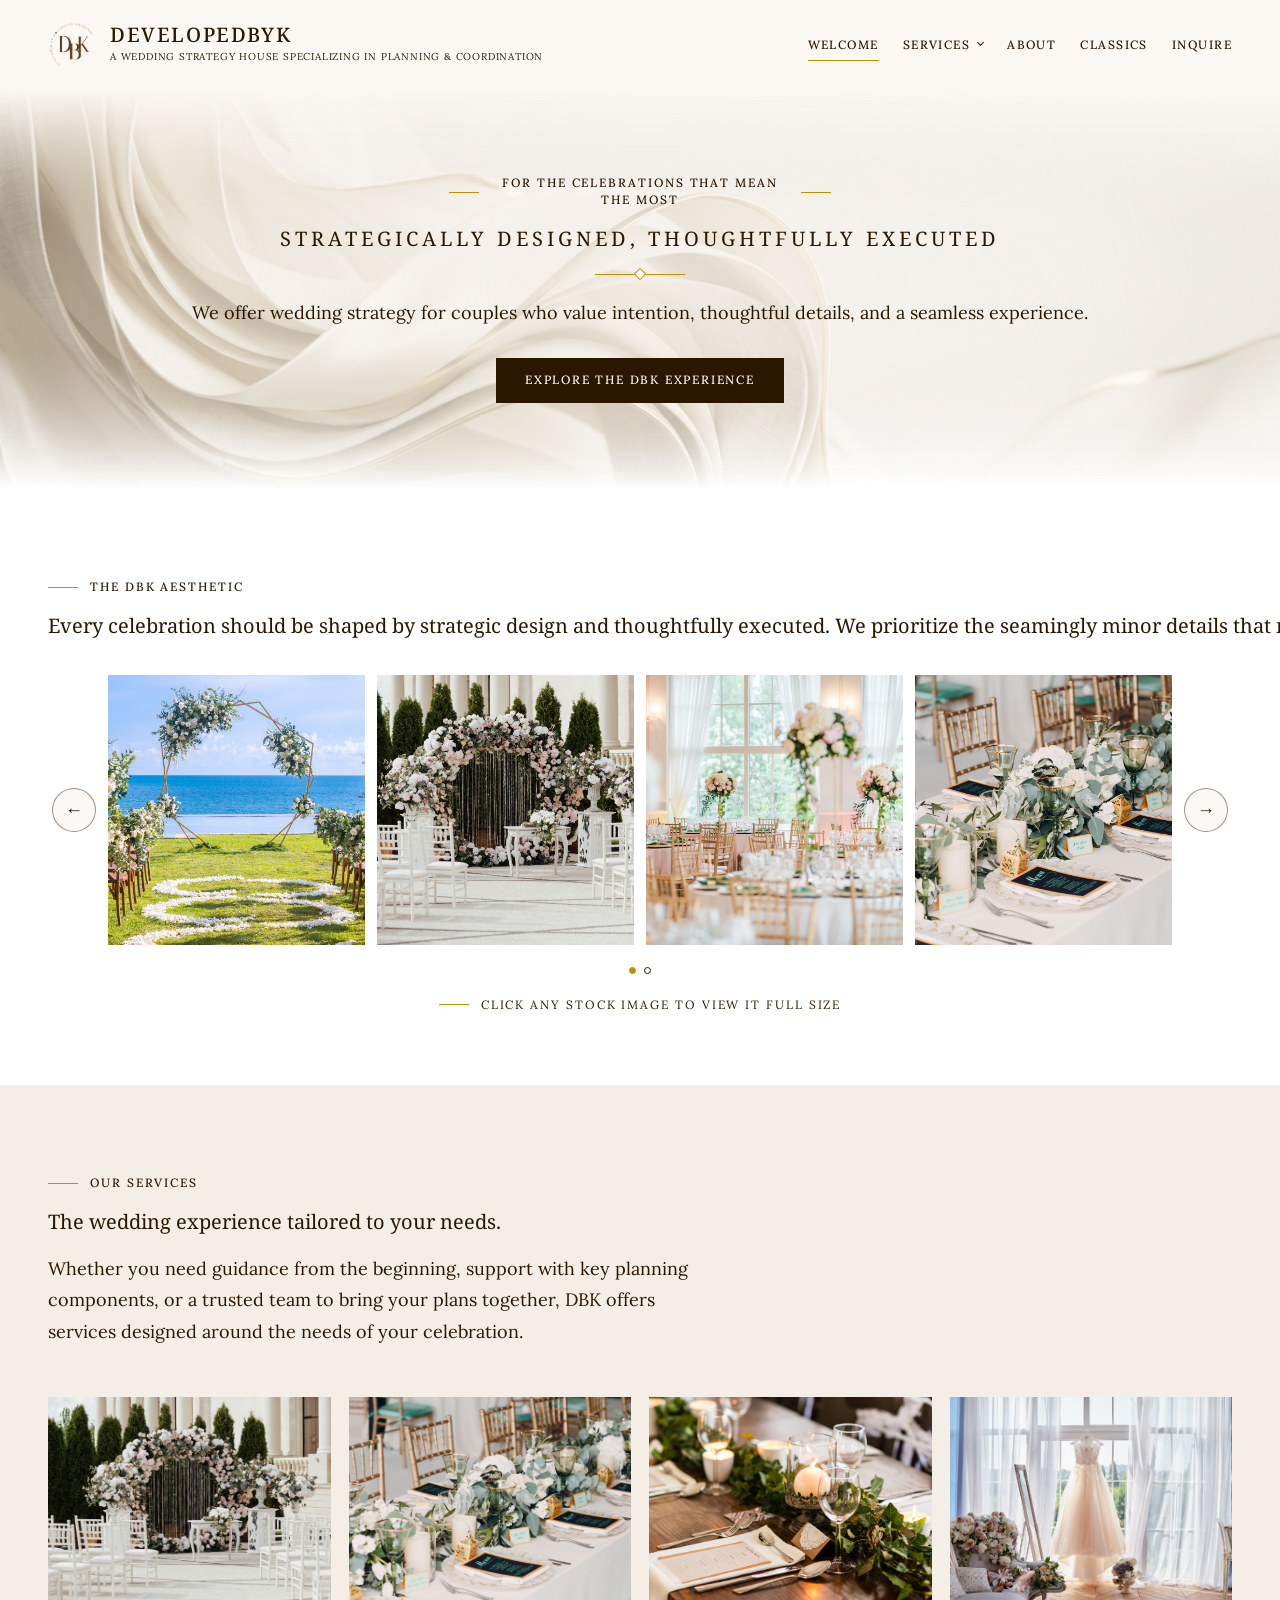
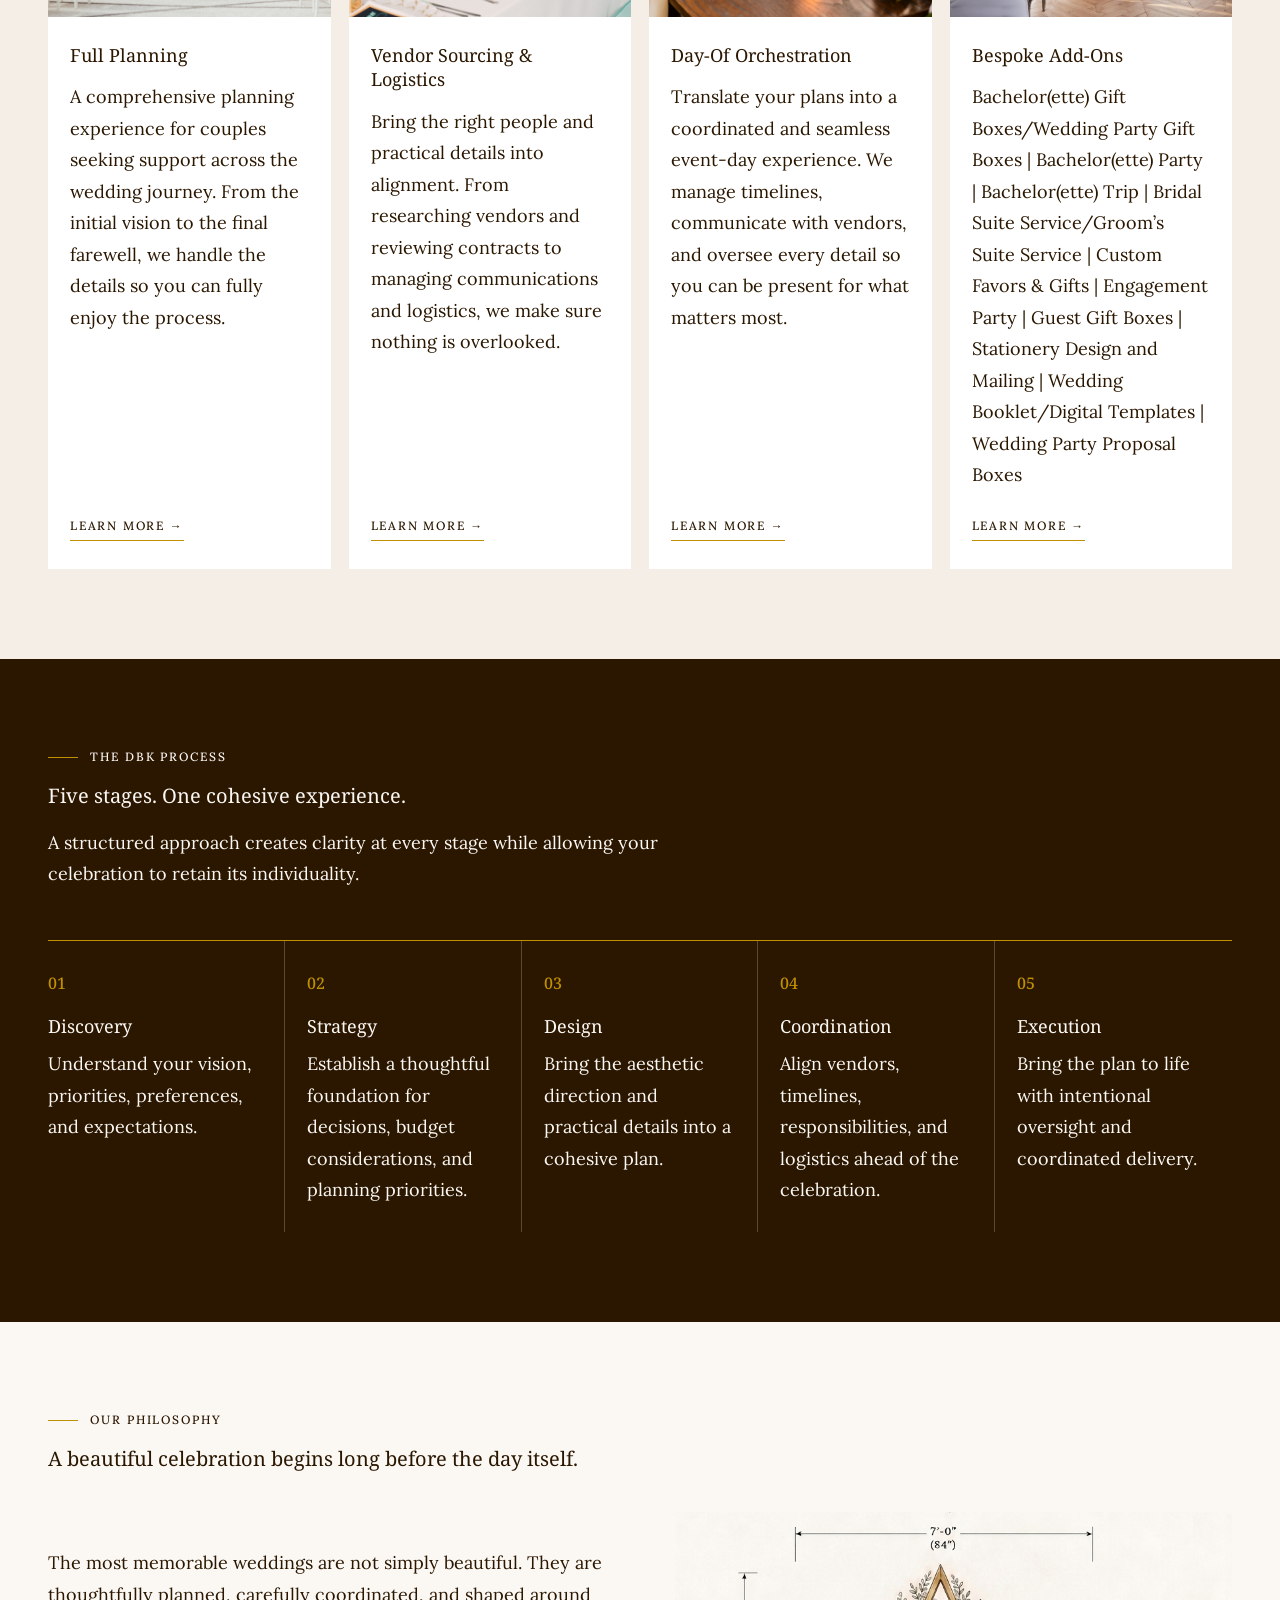
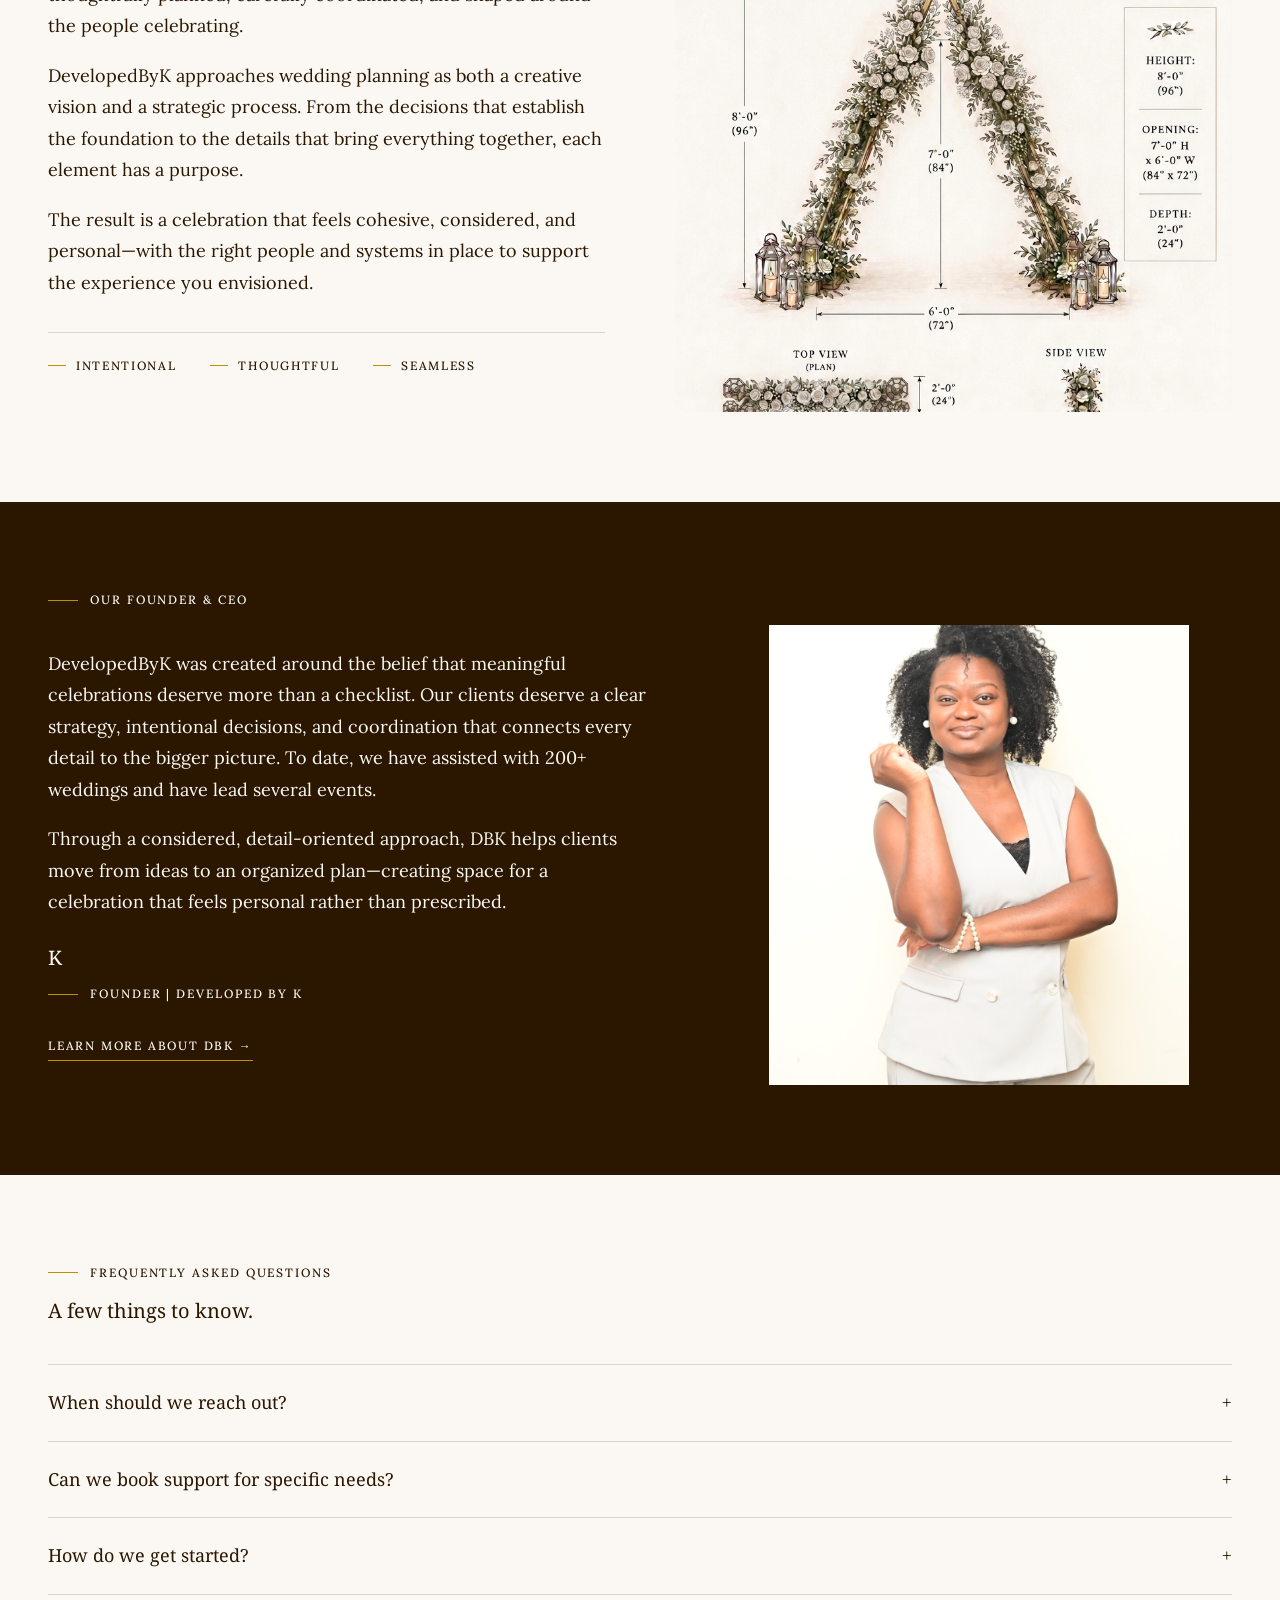
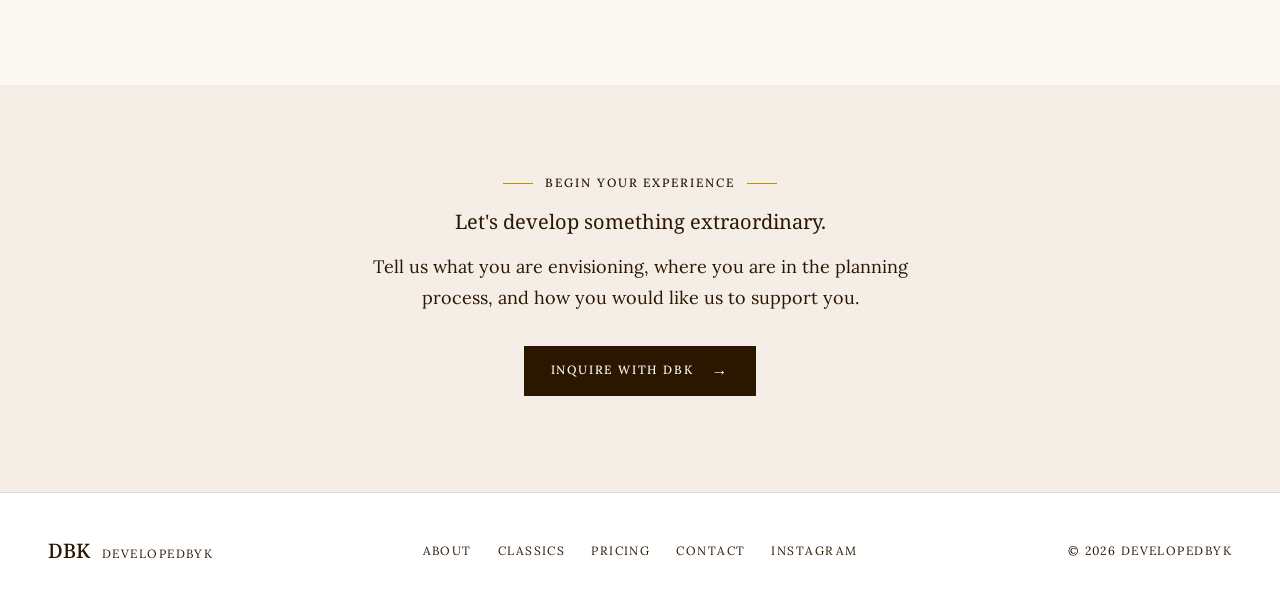
==== commit f9fc5f62: "Update index.html" ====
--- a/index.html
+++ b/index.html
@@ -123,7 +123,8 @@
 
         <p class="eyebrow">THE DBK AESTHETIC</p>
 
-        <p class="subtitle">Every celebration should be shaped by strategic design and thoughtfully executed. We prioritize the seamingly minor details that make all the difference.</p>
+        <p class="subtitle">Every celebration should be shaped by strategic design and thoughtfully executed. 
+          We prioritize the seamingly minor details that make all the difference.</p>
 
       </div>
 
@@ -379,13 +380,12 @@
 
           <div class="copy">
 
-            <h2>Intentional planning. Thoughtful execution.</h2>
-
             <p>
               DevelopedByK was created around the belief that meaningful
-              celebrations deserve more than a checklist. They deserve a
+              celebrations deserve more than a checklist. Our clients deserve a
               clear strategy, intentional decisions, and coordination that
-              connects every detail to the bigger picture.
+              connects every detail to the bigger picture. To date, we have
+              assisted with 200+ weddings and have lead several events.
             </p>
 
             <p>
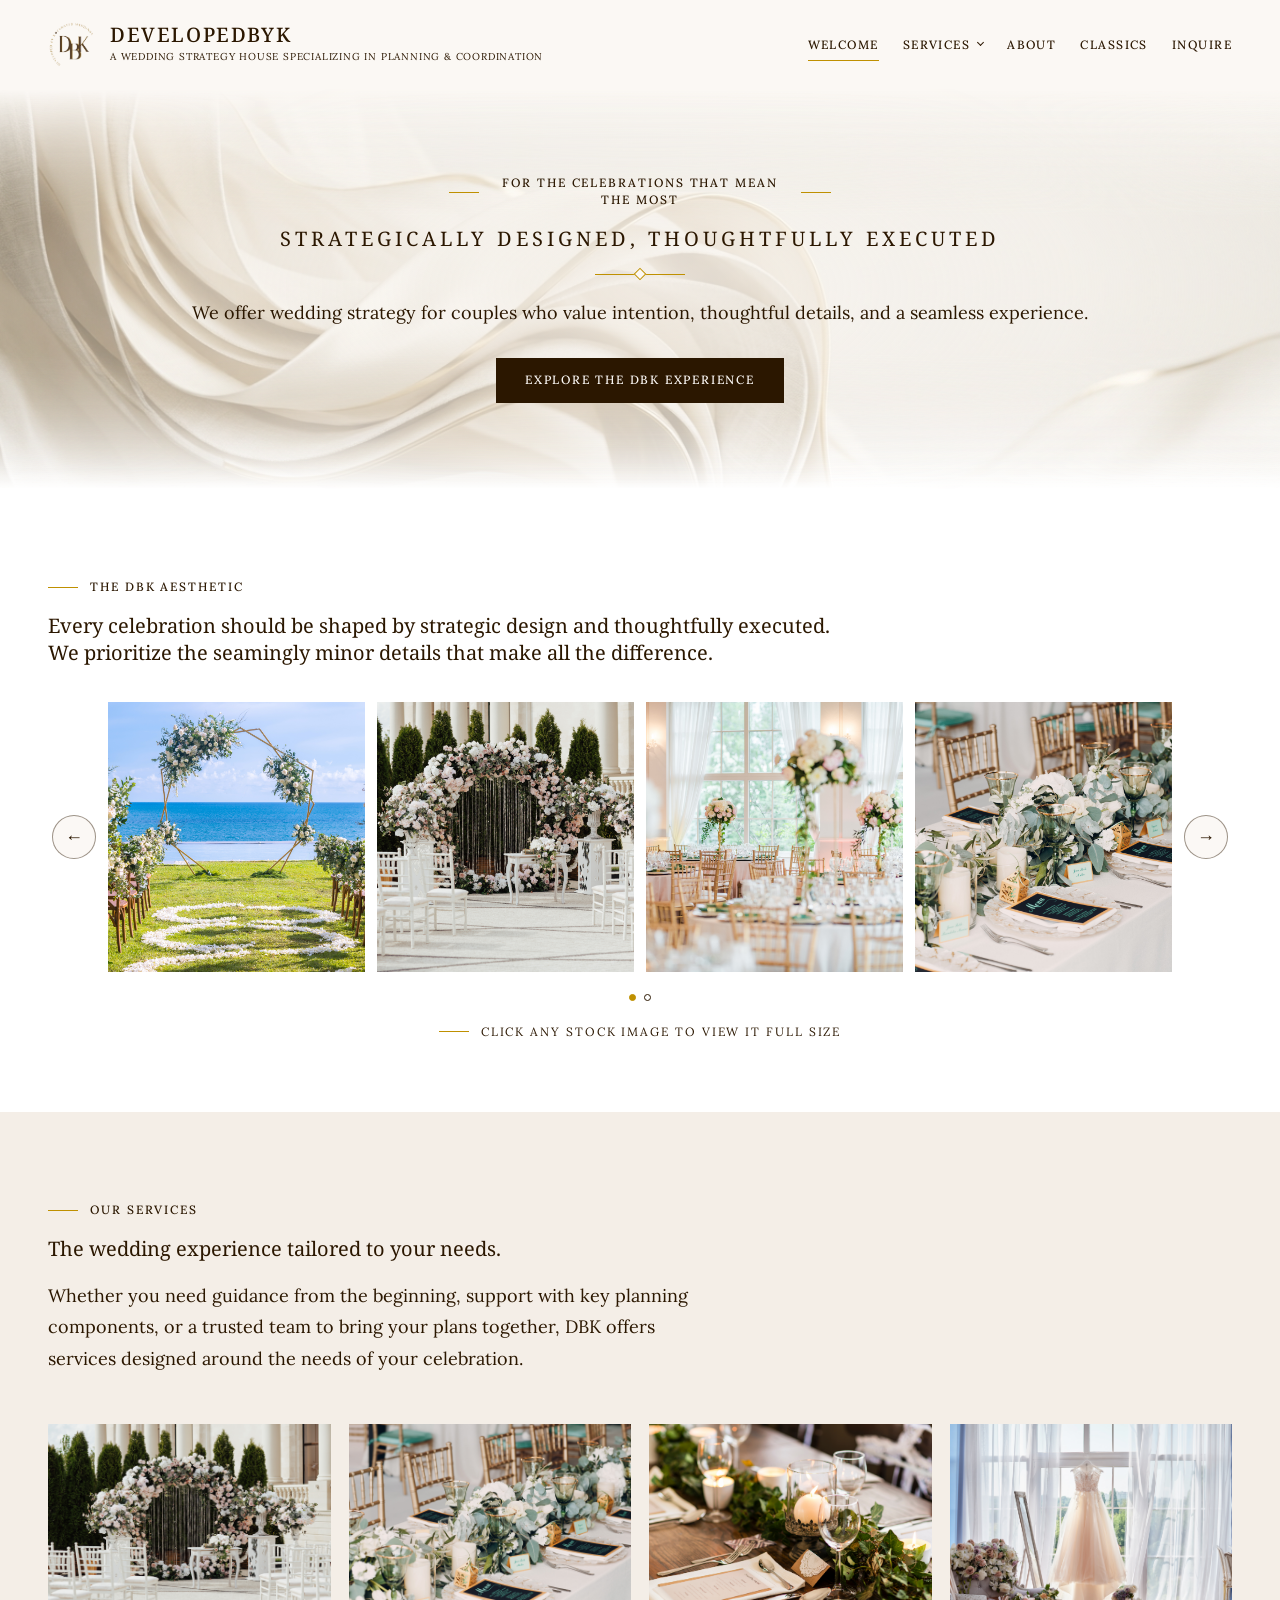
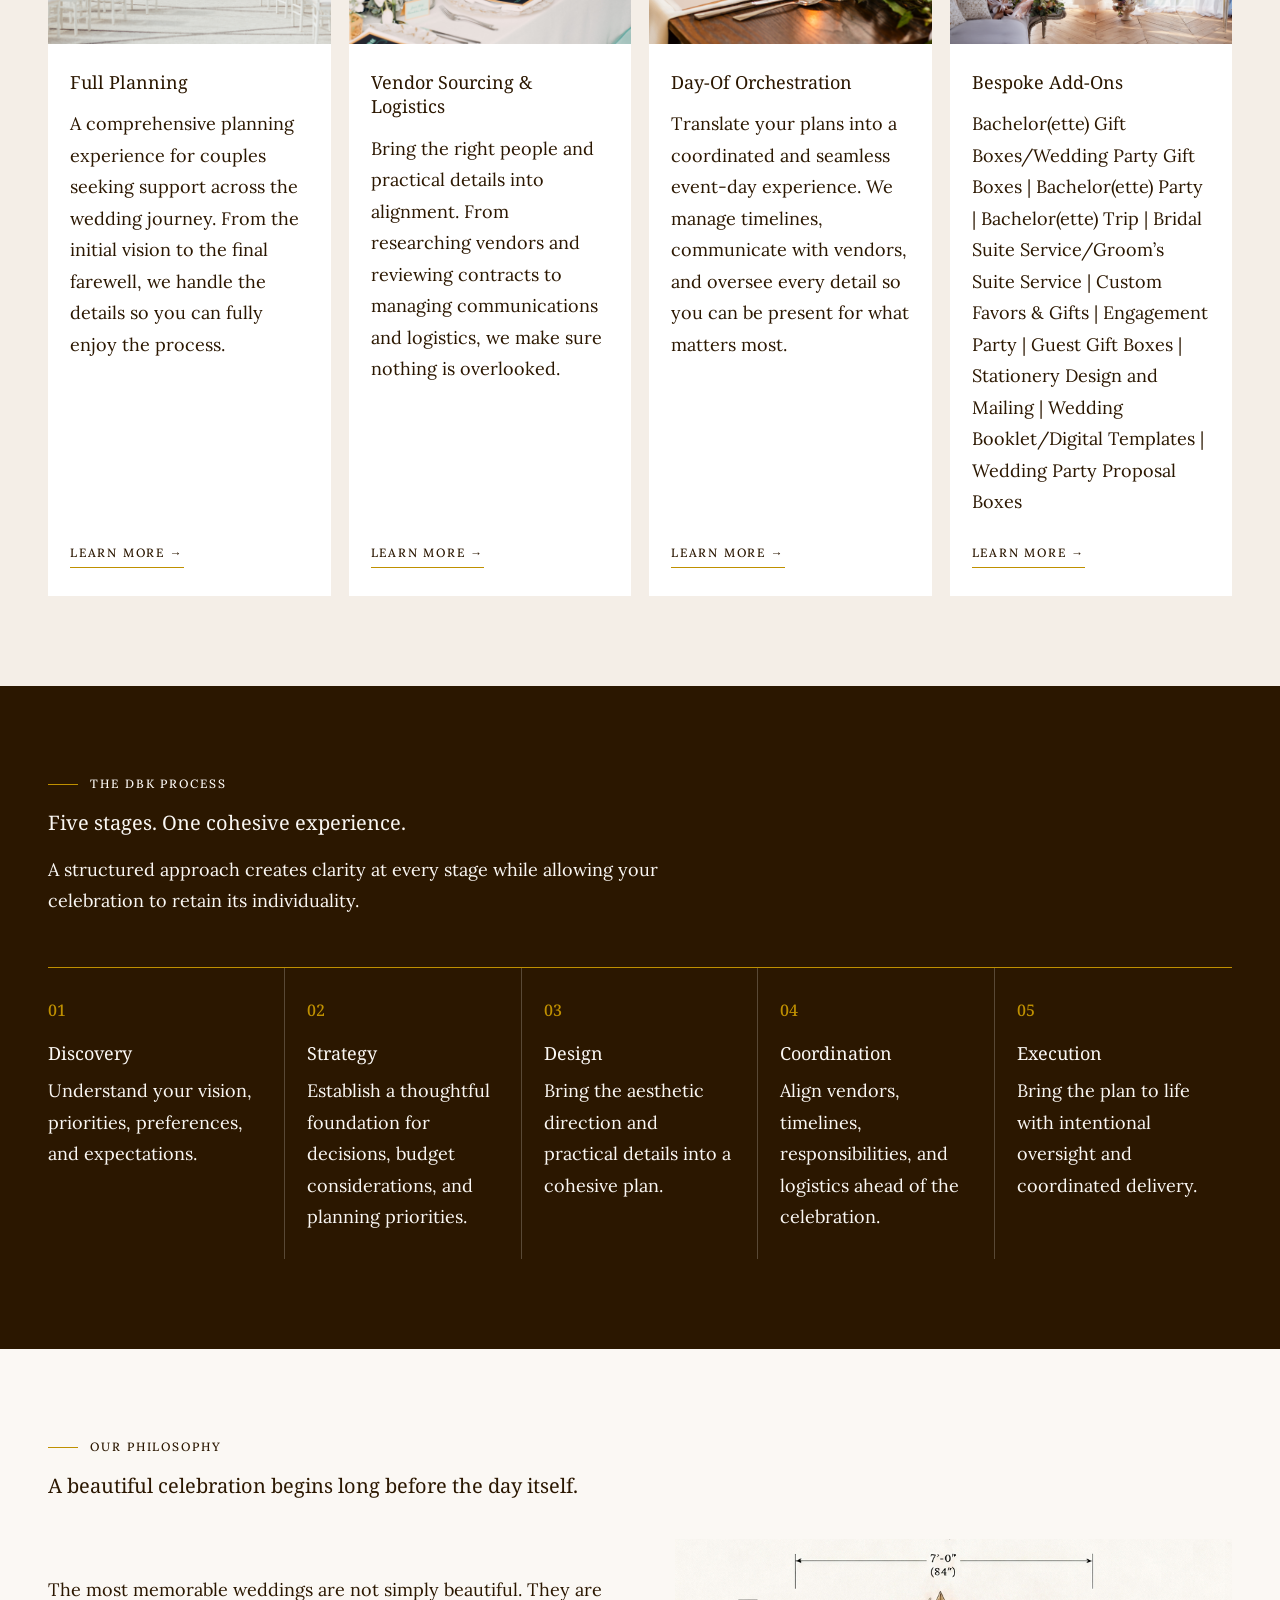
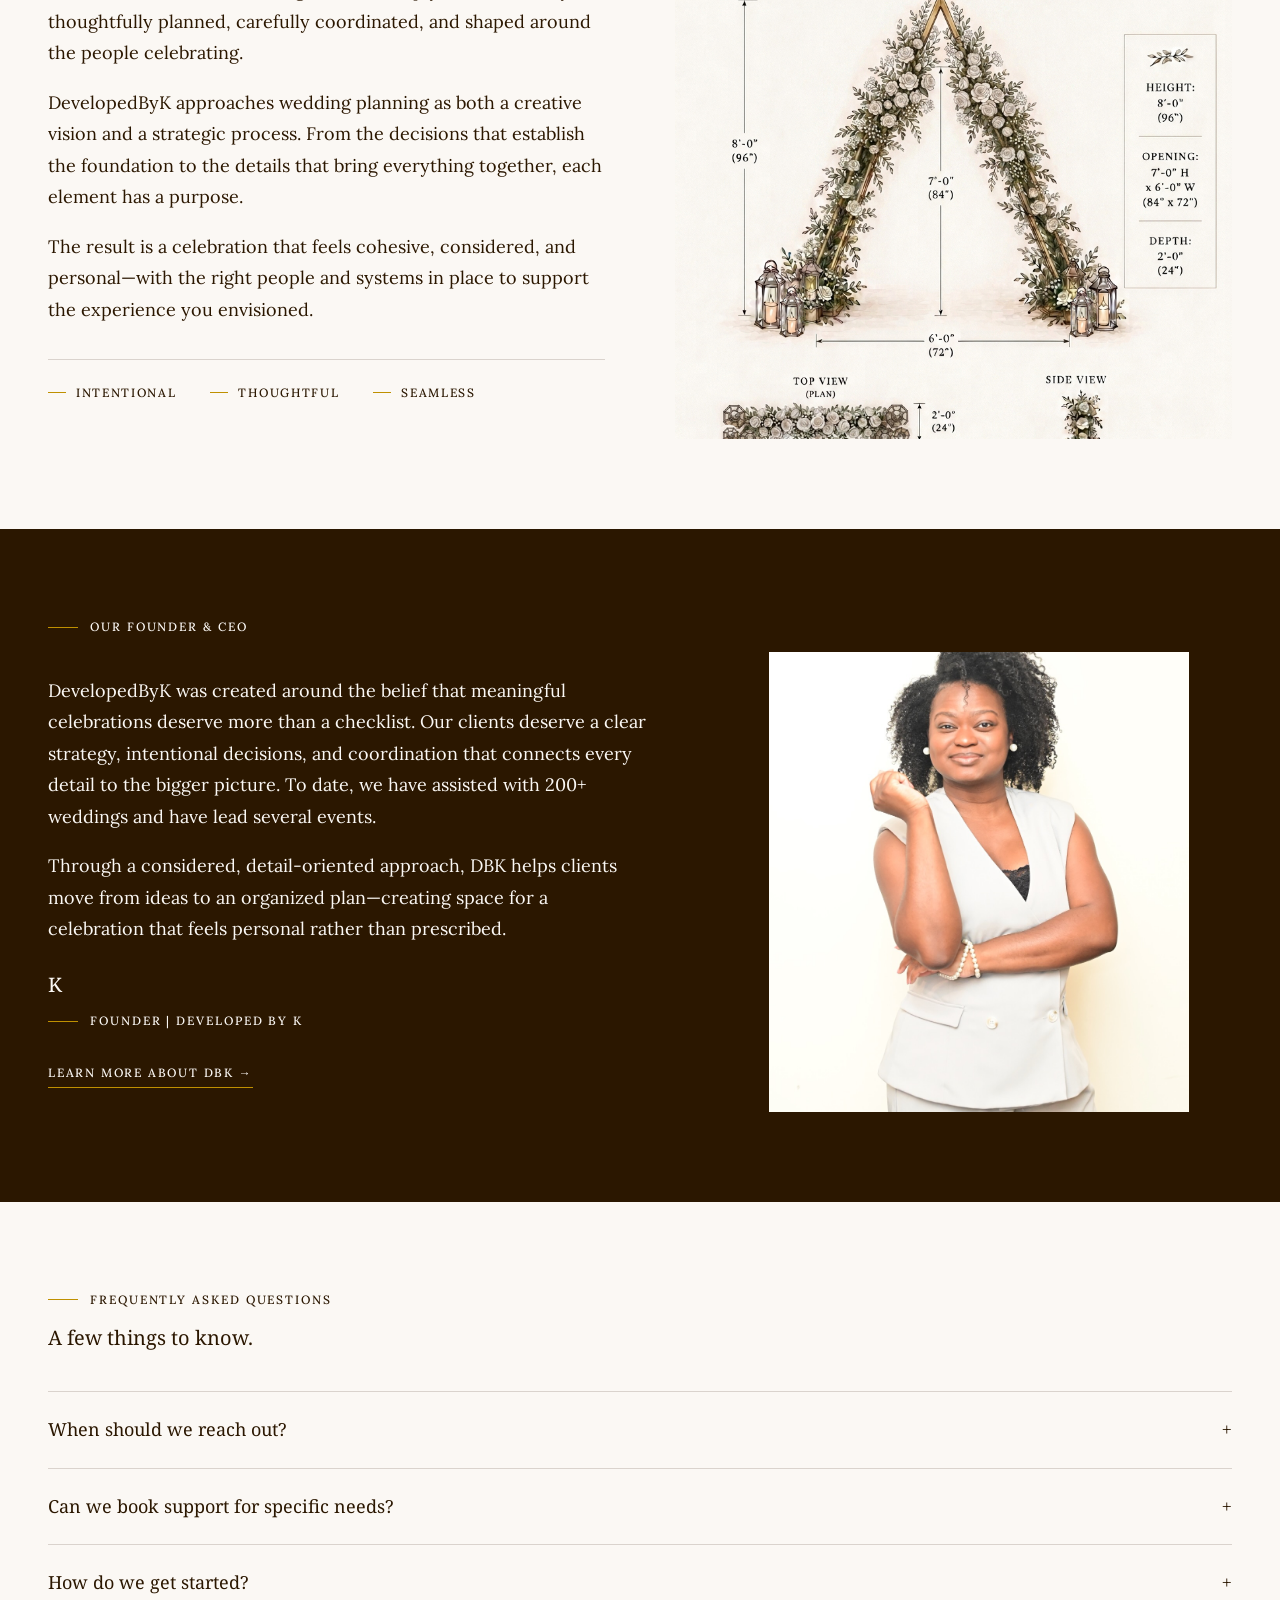
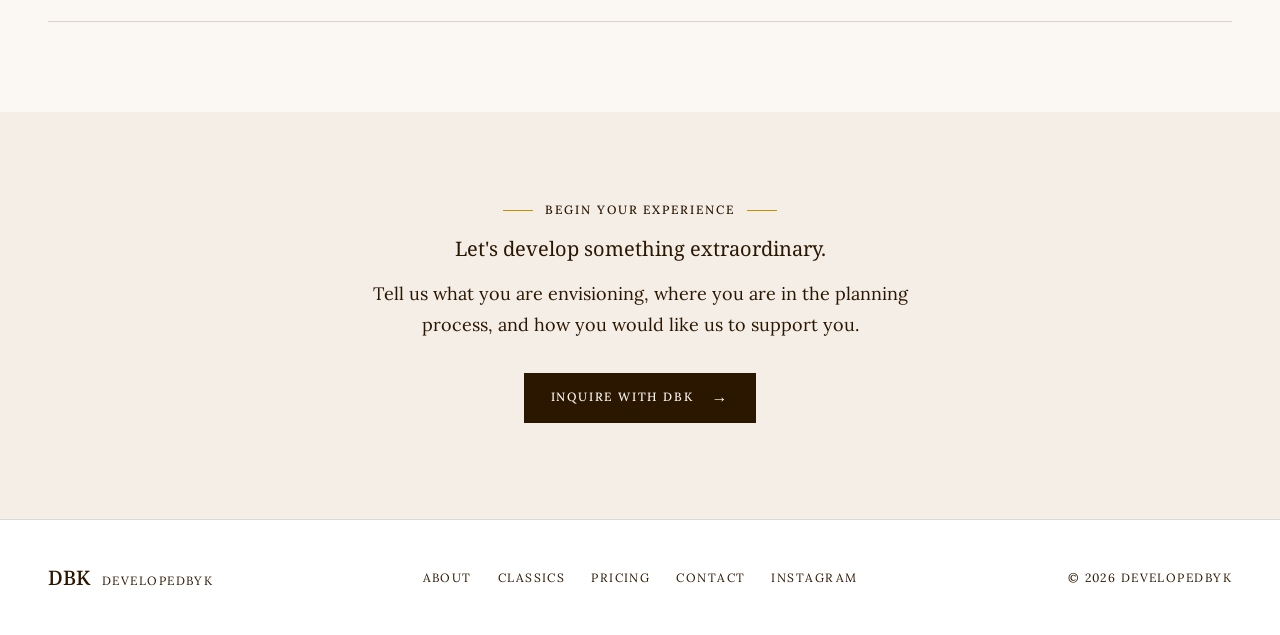
==== commit c830ee91: "Update index.html" ====
--- a/index.html
+++ b/index.html
@@ -123,8 +123,8 @@
 
         <p class="eyebrow">THE DBK AESTHETIC</p>
 
-        <p class="subtitle">Every celebration should be shaped by strategic design and thoughtfully executed. 
-          We prioritize the seamingly minor details that make all the difference.</p>
+        <p class="subtitle">Every celebration should be shaped by strategic design and thoughtfully executed.</p>
+        <p class="subtitle">We prioritize the seamingly minor details that make all the difference.</p>
 
       </div>
 
